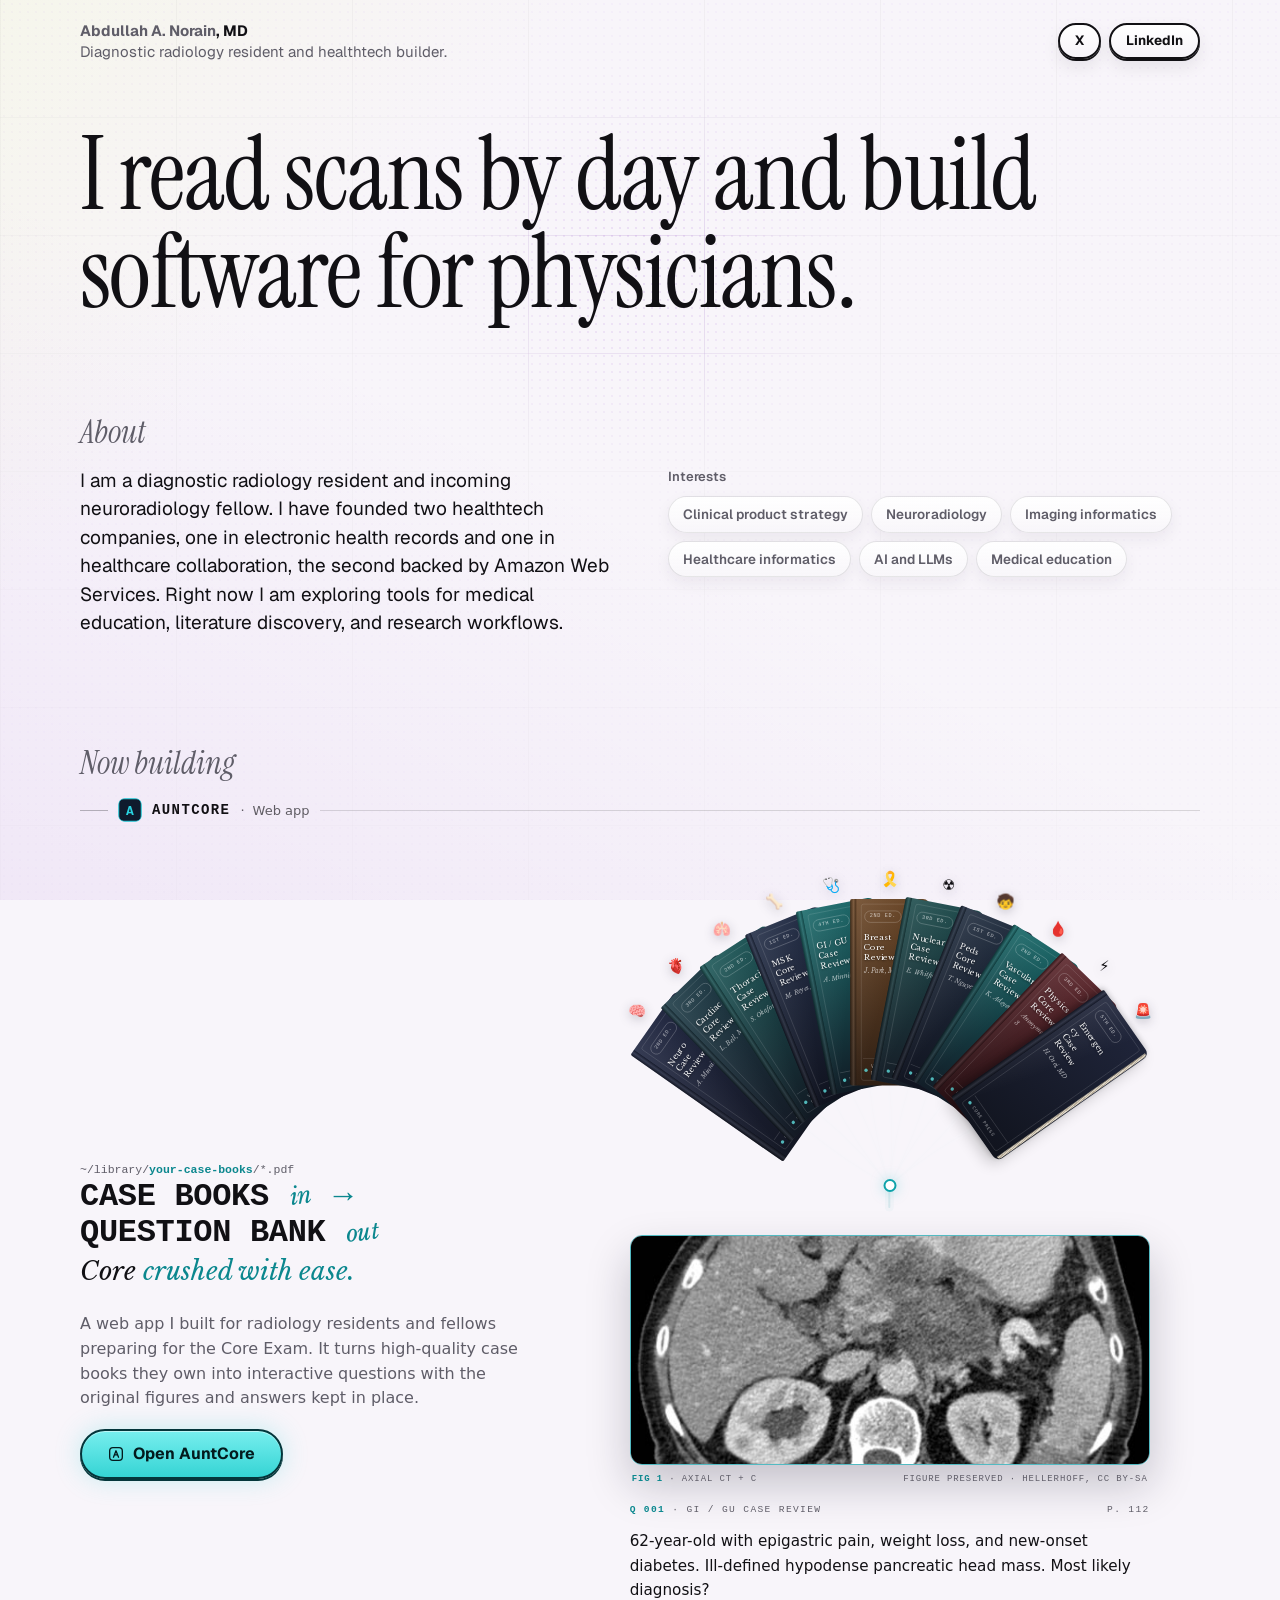
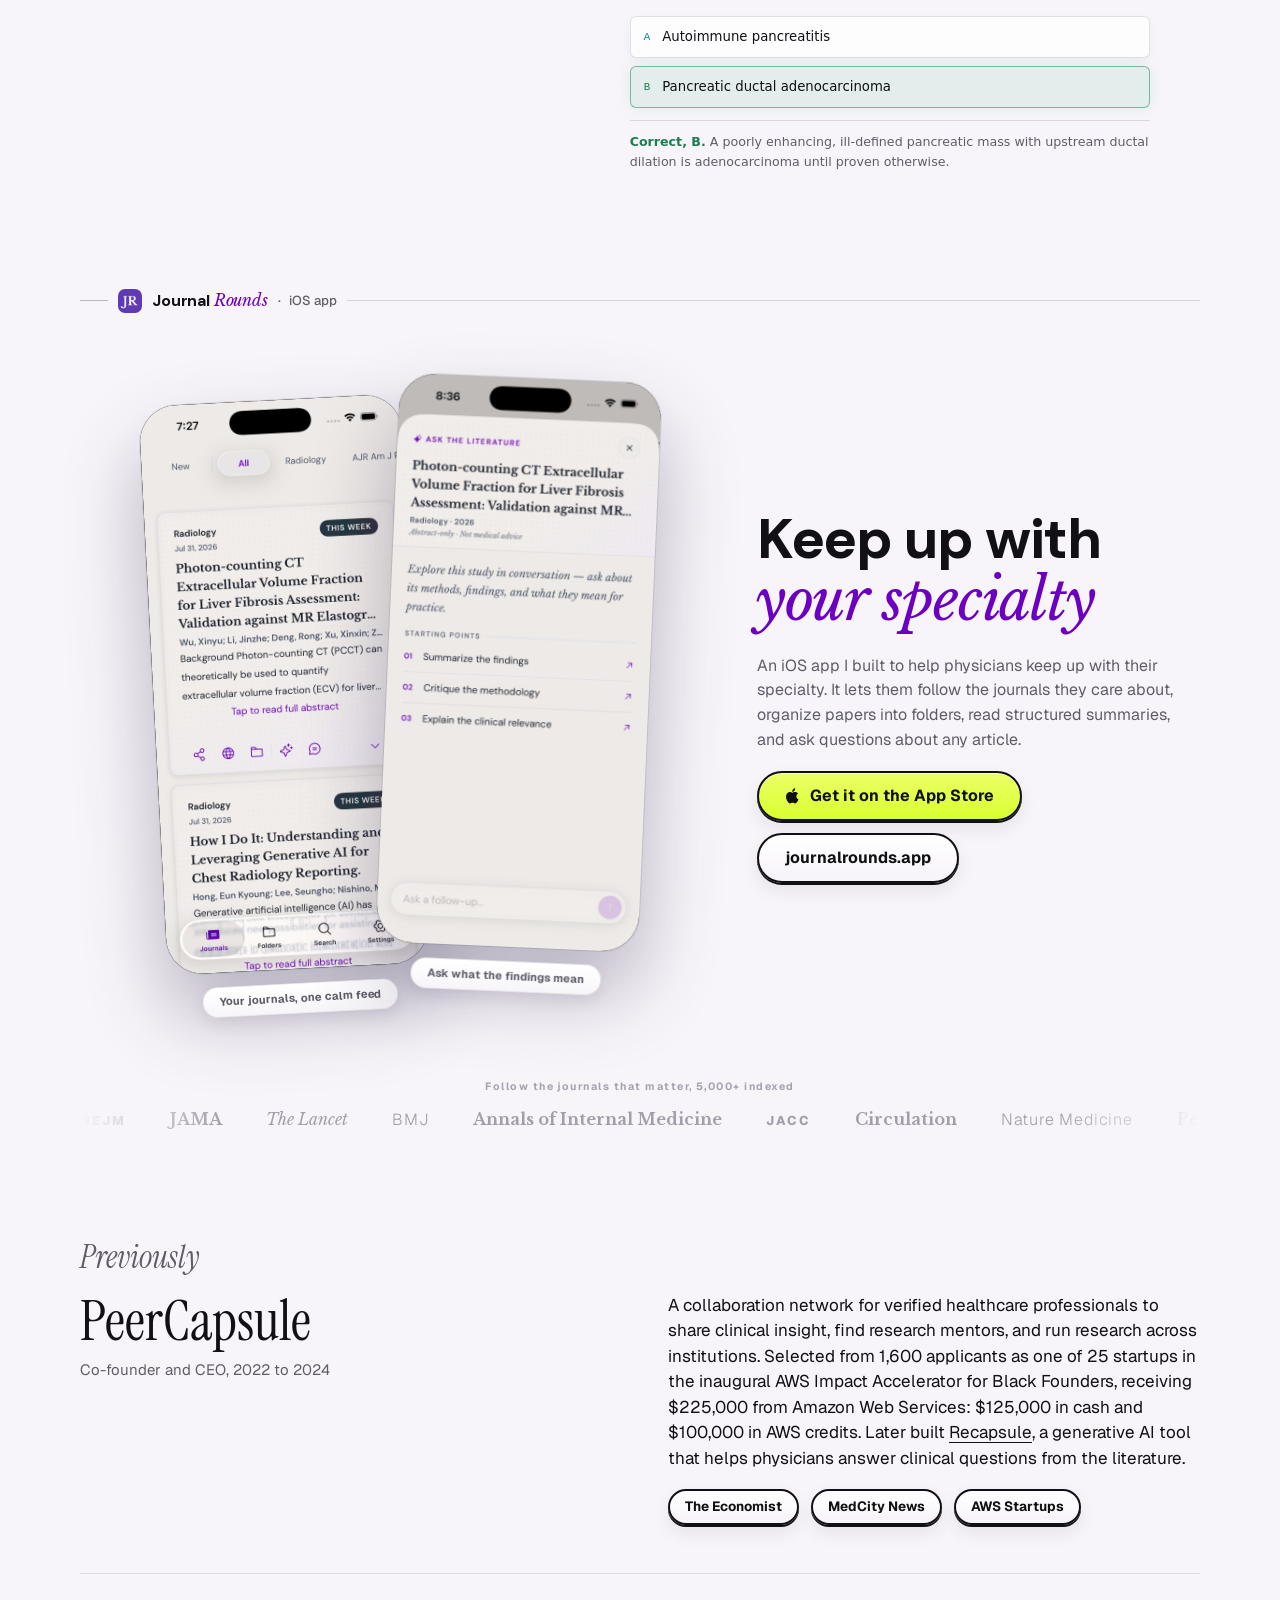
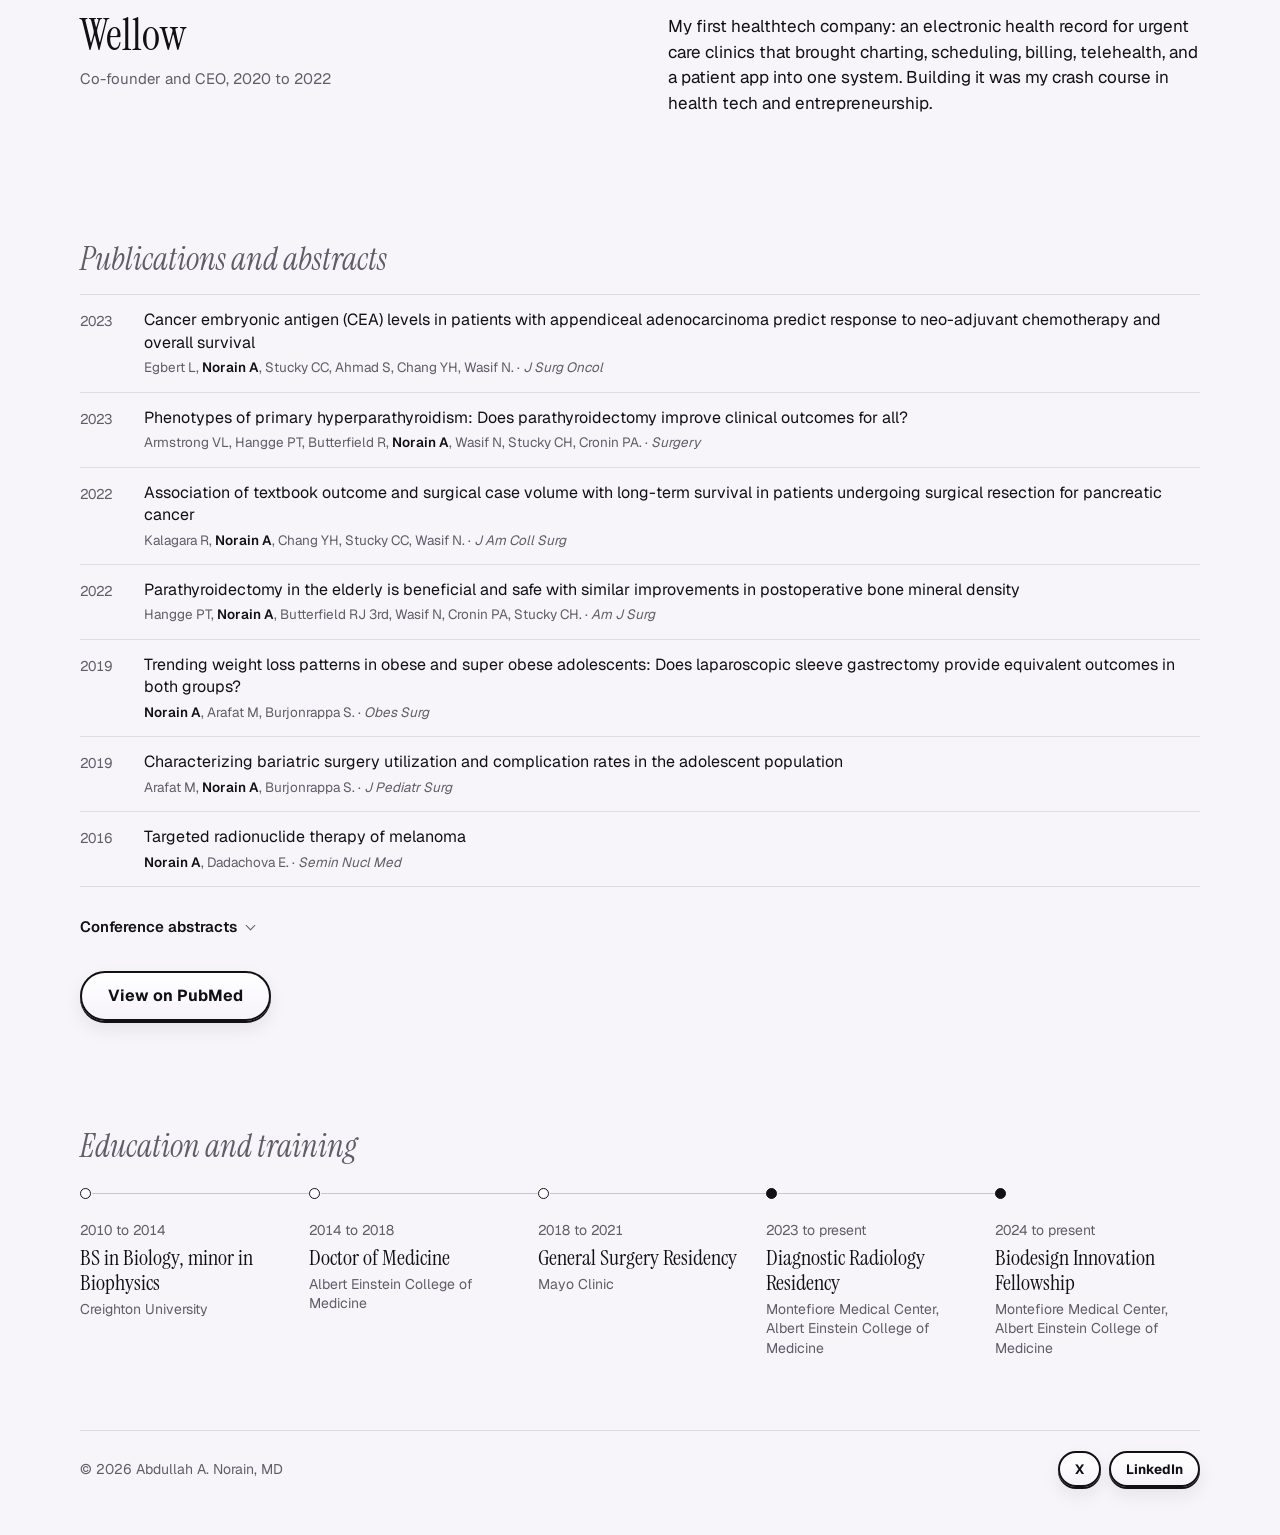
==== index.html @ 216b6185 "Publish personal site One-page site: About, Now building (AuntCore, Journal Rounds), Previously, Pub" ====
<!doctype html>
<html lang="en">
<head>
<meta charset="utf-8">
<meta name="viewport" content="width=device-width, initial-scale=1">
<title>Abdullah A. Norain, MD</title>
<meta name="description" content="Diagnostic radiology resident and healthtech builder. Now building AuntCore and Journal Rounds.">
<meta name="color-scheme" content="light">
<meta name="theme-color" content="#f8f5fa">

<link rel="canonical" href="https://abdullahnorain.github.io/">
<meta property="og:url" content="https://abdullahnorain.github.io/">
<meta property="og:type" content="website">
<meta property="og:site_name" content="Abdullah A. Norain, MD">
<meta property="og:title" content="Abdullah A. Norain, MD">
<meta property="og:description" content="Diagnostic radiology resident and healthtech builder. Now building AuntCore and Journal Rounds.">
<meta property="og:image" content="https://abdullahnorain.github.io/assets/og-image.png">
<meta property="og:image:width" content="1200">
<meta property="og:image:height" content="630">
<meta property="og:image:alt" content="Abdullah A. Norain, MD. Now building AuntCore and Journal Rounds.">
<meta name="twitter:card" content="summary_large_image">
<meta name="twitter:site" content="@AbdullahNorain">
<meta name="twitter:creator" content="@AbdullahNorain">
<meta name="twitter:title" content="Abdullah A. Norain, MD">
<meta name="twitter:description" content="Diagnostic radiology resident and healthtech builder. Now building AuntCore and Journal Rounds.">
<meta name="twitter:image" content="https://abdullahnorain.github.io/assets/og-image.png">

<link rel="icon" href="assets/favicon.svg" type="image/svg+xml">
<link rel="icon" href="assets/favicon-32.png" type="image/png" sizes="32x32">
<link rel="apple-touch-icon" href="assets/apple-touch-icon.png">
<link rel="preconnect" href="https://fonts.googleapis.com">
<link rel="preconnect" href="https://fonts.gstatic.com" crossorigin>
<link href="https://fonts.googleapis.com/css2?family=Instrument+Serif:ital@0;1&family=Geist:wght@400;500;600;700&display=swap" rel="stylesheet">
<link rel="stylesheet" href="style.css">
<link rel="stylesheet" href="assets/products.css">
</head>
<body class="layout-flat">
<div class="page-grid" aria-hidden="true"></div>
<a class="skip" href="#building">Skip to what I am building</a>
<div class="wrap">
  <header class="top">
    <p class="who"><strong><span data-cv="name">Abdullah A. Norain</span>, MD</strong><span data-cv="headline">Diagnostic radiology resident and healthtech builder.</span></p>
    <nav class="links" aria-label="Contact">
      <a class="btn btn--sm" href="https://x.com/AbdullahNorain" data-cv-href="x">X</a>
      <a class="btn btn--sm" href="https://www.linkedin.com/in/abdullahnorain/" data-cv-href="linkedin">LinkedIn</a>
    </nav>
  </header>
<main>
  <div class="hero"><h1>I read scans by day and build software for physicians.</h1></div>
  <section aria-labelledby="about-h">
    <h2 id="about-h" class="label">About</h2>
    <div class="about">
      <p class="bio" data-cv="bio">I am a diagnostic radiology resident and incoming neuroradiology fellow. I have founded two healthtech companies, one in electronic health records and one in healthcare collaboration, the second backed by Amazon Web Services. Right now I am exploring tools for medical education, literature discovery, and research workflows.</p>
      <div><p class="focus-label">Interests</p><ul class="chips" data-cv="interests"><li class="chip">Clinical product strategy</li><li class="chip">Neuroradiology</li><li class="chip">Imaging informatics</li><li class="chip">Healthcare informatics</li><li class="chip">AI and LLMs</li><li class="chip">Medical education</li></ul></div>
    </div>
  </section>
  <section class="work" id="building" aria-labelledby="building-h">
    <h2 id="building-h" class="label">Now building</h2>
    <article aria-labelledby="ac-h">
    <div class="ac-world ac-flat flat-row flat-ac">
      <div class="card-head">
        <svg class="mark" viewBox="0 0 48 48" width="34" height="34" aria-hidden="true"><rect x="1.5" y="1.5" width="45" height="45" rx="10" fill="#0f1b2d" stroke="#29d3e0" stroke-width="2"/><text x="24" y="33" text-anchor="middle" font-family="ui-monospace, SFMono-Regular, Menlo, monospace" font-weight="700" font-size="26" fill="#29d3e0">A</text></svg>
        <h3 class="card-name" id="ac-h">AUNTCORE</h3>
        <p class="card-kind">Web app</p>
      </div>
      <div class="ac-intro">
        <p class="ac-path">~/library/<b>your-case-books</b>/*.pdf</p>
        <p class="ac-headline"><span class="nw">CASE BOOKS <em class="ac-inout">in</em> <span class="ac-arrow" aria-hidden="true">→</span></span> <span class="nw">QUESTION BANK <em class="ac-inout">out</em></span></p>
        <p class="ac-tagline">Core <em>crushed with ease.</em></p>
      </div>
      <div class="ac-stage" data-ac-stage>
        <div class="ac-fan-zone" data-ac-fan data-max-scale="0.72"></div>
        <div class="ac-q ac-q--compact" data-ac-q aria-label="Sample questions generated from the books"></div>
      </div>
      <div class="card-foot">
        <p class="card-desc">A web app I built for radiology residents and fellows preparing for the Core Exam. It turns high-quality case books they own into interactive questions with the original figures and answers kept in place.</p>
        <div class="btns"><a class="btn btn--lg btn--cyan" href="https://auntcore.com"><svg viewBox="0 0 24 24" aria-hidden="true"><rect x="2.5" y="2.5" width="19" height="19" rx="5" fill="none" stroke="currentColor" stroke-width="2"/><path d="M8.2 16.8 12 7.2l3.8 9.6M9.7 13.3h4.6" fill="none" stroke="currentColor" stroke-width="2" stroke-linecap="round" stroke-linejoin="round"/></svg>Open AuntCore</a></div>
      </div>
    </div>
    </article>
    <article aria-labelledby="jr-h">
    <div class="jr-world jr-flat flat-row flat-jr">
      <div class="card-head">
        <img src="assets/jr-logo.png" alt="" width="34" height="34">
        <h3 class="card-name" id="jr-h">Journal <i>Rounds</i></h3>
        <p class="card-kind">iOS app</p>
      </div>
      <div class="jr-intro">
        <p class="jr-headline">Keep up with <span class="jr-sp">your specialty</span></p>
      </div>
      <div class="jr-phones">
        <figure class="jr-cap l"><div class="jr-shot"><img src="assets/jr-native-feed.jpg" width="560" height="1217" alt="The Journal Rounds feed: radiology papers from this week with journal filters" loading="lazy"></div><figcaption class="jr-pill">Your journals, one calm feed</figcaption></figure>
        <figure class="jr-cap r"><div class="jr-shot"><img src="assets/jr-native-chat.jpg" width="560" height="1217" alt="Ask the Literature: a conversation sheet about a paper with suggested questions" loading="lazy"></div><figcaption class="jr-pill">Ask what the findings mean</figcaption></figure>
      </div>
      <div class="jr-strip">
        <p class="jr-strip-cap">Follow the journals that matter, 5,000+ indexed</p>
        <div class="jr-carousel" aria-hidden="true"><div class="jr-track"><span class="wm caps">NEJM</span><span class="wm serif">JAMA</span><span class="wm ital">The Lancet</span><span class="wm lite">BMJ</span><span class="wm serif">Annals of Internal Medicine</span><span class="wm caps">JACC</span><span class="wm serif">Circulation</span><span class="wm lite">Nature Medicine</span><span class="wm serif">Pediatrics</span><span class="wm ital">Obstetrics &amp; Gynecology</span><span class="wm serif">Chest</span><span class="wm lite">Gastroenterology</span><span class="wm serif">Neurology</span><span class="wm caps">Radiology</span><span class="wm caps">NEJM</span><span class="wm serif">JAMA</span><span class="wm ital">The Lancet</span><span class="wm lite">BMJ</span><span class="wm serif">Annals of Internal Medicine</span><span class="wm caps">JACC</span><span class="wm serif">Circulation</span><span class="wm lite">Nature Medicine</span><span class="wm serif">Pediatrics</span><span class="wm ital">Obstetrics &amp; Gynecology</span><span class="wm serif">Chest</span><span class="wm lite">Gastroenterology</span><span class="wm serif">Neurology</span><span class="wm caps">Radiology</span></div></div>
      </div>
      <div class="card-foot">
        <p class="card-desc">An iOS app I built to help physicians keep up with their specialty. It lets them follow the journals they care about, organize papers into folders, read structured summaries, and ask questions about any article.</p>
        <div class="btns"><a class="btn btn--lg btn--acid" href="https://apps.apple.com/us/app/journal-rounds/id6754205135"><svg viewBox="0 0 24 24" aria-hidden="true"><path d="M17.05 12.54c-.03-2.89 2.36-4.28 2.47-4.35-1.35-1.97-3.44-2.24-4.18-2.27-1.78-.18-3.47 1.05-4.37 1.05-.9 0-2.29-1.02-3.77-1-1.94.03-3.72 1.13-4.72 2.86-2.01 3.49-.51 8.66 1.45 11.49.96 1.39 2.1 2.94 3.6 2.88 1.45-.06 1.99-.93 3.74-.93 1.75 0 2.24.93 3.77.9 1.56-.03 2.55-1.41 3.5-2.8 1.1-1.61 1.55-3.17 1.58-3.25-.04-.02-3.03-1.16-3.07-4.58zM14.16 4.1c.8-.97 1.34-2.32 1.19-3.66-1.15.05-2.55.77-3.38 1.74-.74.86-1.39 2.23-1.22 3.55 1.29.1 2.6-.65 3.41-1.63z"/></svg>Get it on the App Store</a><a class="btn btn--lg" href="https://journalrounds.app">journalrounds.app</a></div>
      </div>
    </div>
    </article>
  </section>
  <section aria-labelledby="prev-h">
    <h2 id="prev-h" class="label">Previously</h2>
    <div class="prev-grid">
      <div><h3 class="pc-name">PeerCapsule</h3><p class="pc-role">Co-founder and CEO, 2022 to 2024</p></div>
      <div>
        <p class="pc-body">A collaboration network for verified healthcare professionals to share clinical insight, find research mentors, and run research across institutions. Selected from 1,600 applicants as one of 25 startups in the inaugural AWS Impact Accelerator for Black Founders, receiving $225,000 from Amazon Web Services: $125,000 in cash and $100,000 in AWS credits. Later built <a href="https://recapsule.peercapsule.com/">Recapsule</a>, a generative AI tool that helps physicians answer clinical questions from the literature.</p>
        <div class="btns" role="list" aria-label="Press about PeerCapsule">
          <a role="listitem" class="btn btn--sm" href="https://www.economist.com/business/2022/08/29/the-cloud-computing-giants-are-vying-to-protect-fat-profits">The Economist<span class="vh">: The cloud-computing giants are vying to protect fat profits, August 2022</span></a>
          <a role="listitem" class="btn btn--sm" href="https://medcitynews.com/2022/06/heres-how-peercapsule-is-building-a-collaboration-platform-to-jumpstart-medical-research/">MedCity News<span class="vh">: How PeerCapsule is building a collaboration platform to jumpstart medical research, June 2022</span></a>
          <a role="listitem" class="btn btn--sm" href="https://aws.amazon.com/aws-startups/learn/aws-announces-25-startups-selected-for-inaugural-aws-impact-accelerator-for-black-founders/">AWS Startups<span class="vh">: 25 startups selected for the inaugural AWS Impact Accelerator for Black Founders</span></a>
        </div>
      </div>
    </div>
    <div class="prev-grid prev-grid--next">
      <div><h3 class="pc-name">Wellow</h3><p class="pc-role">Co-founder and CEO, 2020 to 2022</p></div>
      <div><p class="pc-body">My first healthtech company: an electronic health record for urgent care clinics that brought charting, scheduling, billing, telehealth, and a patient app into one system. Building it was my crash course in health tech and entrepreneurship.</p></div>
    </div>
  </section>
  <section class="pubs" aria-labelledby="pubs-h">
    <h2 id="pubs-h" class="label">Publications and abstracts</h2>
    <div class="pubs-grid">
      <div class="pubs-lists">
        <ol class="pub-list"><li class="pub"><span class="pub-y">2023</span><div><a class="pub-t" href="https://pubmed.ncbi.nlm.nih.gov/36519637/">Cancer embryonic antigen (CEA) levels in patients with appendiceal adenocarcinoma predict response to neo-adjuvant chemotherapy and overall survival</a><p class="pub-m">Egbert L, <b>Norain A</b>, Stucky CC, Ahmad S, Chang YH, Wasif N. &middot; <i>J Surg Oncol</i></p></div></li><li class="pub"><span class="pub-y">2023</span><div><a class="pub-t" href="https://pubmed.ncbi.nlm.nih.gov/36244815/">Phenotypes of primary hyperparathyroidism: Does parathyroidectomy improve clinical outcomes for all?</a><p class="pub-m">Armstrong VL, Hangge PT, Butterfield R, <b>Norain A</b>, Wasif N, Stucky CH, Cronin PA. &middot; <i>Surgery</i></p></div></li><li class="pub"><span class="pub-y">2022</span><div><a class="pub-t" href="https://pubmed.ncbi.nlm.nih.gov/36102533/">Association of textbook outcome and surgical case volume with long-term survival in patients undergoing surgical resection for pancreatic cancer</a><p class="pub-m">Kalagara R, <b>Norain A</b>, Chang YH, Stucky CC, Wasif N. &middot; <i>J Am Coll Surg</i></p></div></li><li class="pub"><span class="pub-y">2022</span><div><a class="pub-t" href="https://pubmed.ncbi.nlm.nih.gov/35534296/">Parathyroidectomy in the elderly is beneficial and safe with similar improvements in postoperative bone mineral density</a><p class="pub-m">Hangge PT, <b>Norain A</b>, Butterfield RJ 3rd, Wasif N, Cronin PA, Stucky CH. &middot; <i>Am J Surg</i></p></div></li><li class="pub"><span class="pub-y">2019</span><div><a class="pub-t" href="https://pubmed.ncbi.nlm.nih.gov/31044352/">Trending weight loss patterns in obese and super obese adolescents: Does laparoscopic sleeve gastrectomy provide equivalent outcomes in both groups?</a><p class="pub-m"><b>Norain A</b>, Arafat M, Burjonrappa S. &middot; <i>Obes Surg</i></p></div></li><li class="pub"><span class="pub-y">2019</span><div><a class="pub-t" href="https://pubmed.ncbi.nlm.nih.gov/30522799/">Characterizing bariatric surgery utilization and complication rates in the adolescent population</a><p class="pub-m">Arafat M, <b>Norain A</b>, Burjonrappa S. &middot; <i>J Pediatr Surg</i></p></div></li><li class="pub"><span class="pub-y">2016</span><div><a class="pub-t" href="https://pubmed.ncbi.nlm.nih.gov/27067506/">Targeted radionuclide therapy of melanoma</a><p class="pub-m"><b>Norain A</b>, Dadachova E. &middot; <i>Semin Nucl Med</i></p></div></li></ol>
        <details class="abstracts"><summary>Conference abstracts</summary><ol class="pub-list"><li class="pub"><span class="pub-y">2021</span><div><p class="pub-t">The association between surgical case volume and a textbook outcome with survival following pancreatic cancer surgery</p><p class="pub-m"><b>Norain A</b>, Egbert L, Chang Y, Stucky C, Cronin P, Ahmad S, Wasif N. &middot; <i>Society of Surgical Oncology Annual Meeting</i></p></div></li><li class="pub"><span class="pub-y">2021</span><div><p class="pub-t">Do phenotypes of primary hyperparathyroidism present differently?</p><p class="pub-m"><b>Norain A</b>, Hangge P, Butterfield R, Wasif N, Stucky C, Cronin P. &middot; <i>American Association of Endocrine Surgeons Annual Meeting</i></p></div></li><li class="pub"><span class="pub-y">2021</span><div><p class="pub-t">The effect of phenotype on the accuracy of preoperative imaging in primary hyperparathyroidism</p><p class="pub-m"><b>Norain A</b>, Hangge P, Butterfield R, Wasif N, Stucky C, Cronin P. &middot; <i>American Association of Endocrine Surgeons Annual Meeting</i></p></div></li><li class="pub"><span class="pub-y">2021</span><div><p class="pub-t">Brittle bones but tough as nails: Parathyroidectomy in the elderly population is beneficial and safe</p><p class="pub-m">Hangge P, <b>Norain A</b>, Butterfield R, Wasif N, Stucky C, Cronin P. &middot; <i>Southwestern Surgical Congress</i></p></div></li><li class="pub"><span class="pub-y">2021</span><div><p class="pub-t">Preoperative elevation of CEA is associated with worse overall survival in patients with appendiceal adenocarcinoma</p><p class="pub-m"><b>Norain A</b>, Egbert L, Kalagara S, Chang Y, Stucky C, Cronin P, Ahmad S, Wasif N. &middot; <i>Southwestern Surgical Congress</i></p></div></li><li class="pub"><span class="pub-y">2018</span><div><p class="pub-t">30-day outcomes after bariatric surgery in 2,862 adolescents: An 11-year NSQIP database analysis</p><p class="pub-m">Arafat M, <b>Norain A</b>, Burjonrappa S. &middot; <i>British Association of Paediatric Surgeons Congress</i></p></div></li><li class="pub"><span class="pub-y">2018</span><div><p class="pub-t">Weight-loss patterns in obese and super-obese adolescents after bariatric surgery</p><p class="pub-m"><b>Norain A</b>, Arafat M, Burjonrappa S. &middot; <i>British Association of Paediatric Surgeons Congress</i></p></div></li></ol></details>
        <div class="btns pubs-btns"><a class="btn btn--lg" href="https://pubmed.ncbi.nlm.nih.gov/?term=Abdullah+Norain&sort=date">View on PubMed</a></div>
      </div>
    </div>
  </section>
  <section class="education" aria-labelledby="edu-h">
    <h2 id="edu-h" class="label">Education and training</h2>
    <ol class="path"><li class="step"><span class="step-dot" aria-hidden="true"></span><span class="edu-y">2010 to 2014</span><p class="edu-t">BS in Biology, minor in Biophysics</p><p class="edu-m">Creighton University</p></li><li class="step"><span class="step-dot" aria-hidden="true"></span><span class="edu-y">2014 to 2018</span><p class="edu-t">Doctor of Medicine</p><p class="edu-m">Albert Einstein College of Medicine</p></li><li class="step"><span class="step-dot" aria-hidden="true"></span><span class="edu-y">2018 to 2021</span><p class="edu-t">General Surgery Residency</p><p class="edu-m">Mayo Clinic</p></li><li class="step step--now"><span class="step-dot" aria-hidden="true"></span><span class="edu-y">2023 to present</span><p class="edu-t">Diagnostic Radiology Residency</p><p class="edu-m">Montefiore Medical Center, Albert Einstein College of Medicine</p></li><li class="step step--now"><span class="step-dot" aria-hidden="true"></span><span class="edu-y">2024 to present</span><p class="edu-t">Biodesign Innovation Fellowship</p><p class="edu-m">Montefiore Medical Center, Albert Einstein College of Medicine</p></li></ol>
  </section>
</main>
  <footer class="foot">
    <p>© <span data-year>2026</span> <span data-cv="name">Abdullah A. Norain</span>, MD</p>
    <nav class="links" aria-label="Contact, repeated">
      <a class="btn btn--sm" href="https://x.com/AbdullahNorain" data-cv-href="x">X</a>
      <a class="btn btn--sm" href="https://www.linkedin.com/in/abdullahnorain/" data-cv-href="linkedin">LinkedIn</a>
    </nav>
  </footer>
</div>
<script src="assets/cv-data.js"></script>
<script src="assets/products.js"></script>
<script>
(function () {
  var CV = window.CV;
  function each(sel, fn) { Array.prototype.forEach.call(document.querySelectorAll(sel), fn); }
  if (CV) {
    each('[data-cv="name"]', function (el) { el.textContent = CV.name; });
    each('[data-cv="headline"]', function (el) { el.textContent = CV.headline; });
    each('[data-cv="bio"]', function (el) { el.textContent = CV.bio || CV.impression; });
    each('[data-cv-href="x"]', function (a) { if (CV.x) a.href = CV.x; });
    each('[data-cv-href="linkedin"]', function (a) { a.href = CV.linkedin; });
    if (CV.interests) each('[data-cv="interests"]', function (ul) {
      ul.textContent = '';
      CV.interests.forEach(function (t) { var li = document.createElement('li'); li.className = 'chip'; li.textContent = t; ul.appendChild(li); });
    });
  }
  each('[data-year]', function (el) { el.textContent = new Date().getFullYear(); });
  /* Smooth open and close for the conference abstracts */
  var calm = window.matchMedia && window.matchMedia('(prefers-reduced-motion: reduce)').matches;
  each('details.abstracts', function (d) {
    var sum = d.querySelector('summary'), anim = null;
    sum.addEventListener('click', function (e) {
      if (calm || !d.animate) return;
      e.preventDefault();
      if (anim) anim.cancel();
      var start = d.offsetHeight, closing = d.open;
      if (!closing) d.open = true;
      var end = closing ? sum.offsetHeight : d.scrollHeight;
      d.classList.toggle('is-closing', closing);
      d.style.overflow = 'hidden';
      anim = d.animate([{ height: start + 'px' }, { height: end + 'px' }], { duration: closing ? 320 : 460, easing: 'cubic-bezier(.16, 1, .3, 1)' });
      var list = d.querySelector('.pub-list');
      if (!closing) list.animate([{ opacity: 0, transform: 'translateY(-6px)' }, { opacity: 1, transform: 'none' }], { duration: 420, easing: 'ease-out' });
      anim.onfinish = function () { if (closing) d.open = false; d.classList.remove('is-closing'); d.style.overflow = ''; anim = null; };
    });
  });
  var root = document.documentElement;
  window.addEventListener('pointermove', function (e) { root.style.setProperty('--mx', e.clientX + 'px'); root.style.setProperty('--my', e.clientY + 'px'); }, { passive: true });
})();
</script>
</body>
</html>
---- style.css ----
/* Abdullah A. Norain, MD
   One paper surface, the Journal Rounds grid behind everything, one tactile button system.
   Product demos (AuntCore fan, Journal Rounds phones) are styled in assets/products.css. */

:root {
  color-scheme: light;
  --bg: #f8f5fa;
  --ink: #111014;
  --mute: #5f5d68;
  --hair: rgba(17, 16, 20, .1);
  --purple: #6c00c1;
  --acid: #d9ff2f;
  --edge: #111014;
  --serif: "Instrument Serif", Georgia, "Times New Roman", serif;
  --sans: "Geist", system-ui, -apple-system, "Segoe UI", Roboto, sans-serif;
  --ease-soft: cubic-bezier(.16, 1, .3, 1);
  --ease-spring: cubic-bezier(.18, 1.18, .32, 1);
  --gutter: 16px;
  --max: 1200px;
  --mx: 50vw; --my: 30vh;
}
@media (min-width: 900px) { :root { --gutter: 40px; } }

*, *::before, *::after { box-sizing: border-box; }
html { -webkit-text-size-adjust: 100%; }
body { margin: 0; min-height: 100vh; background: var(--bg); color: var(--ink); font: 17px/1.5 var(--sans); overflow-x: clip; overflow-wrap: anywhere; }
img, svg { display: block; max-width: 100%; }
a { color: inherit; }
:focus-visible { outline: 3px solid var(--purple); outline-offset: 3px; border-radius: 4px; }
.vh { position: absolute; width: 1px; height: 1px; overflow: hidden; clip: rect(0 0 0 0); clip-path: inset(50%); white-space: nowrap; }
.skip { position: absolute; left: var(--gutter); top: -100px; z-index: 50; padding: 10px 14px; background: var(--ink); color: #fff; border-radius: 999px; text-decoration: none; font-weight: 700; }
.skip:focus { top: 12px; }
.wrap { max-width: var(--max); margin-inline: auto; padding-inline: var(--gutter); }

/* ---------- One seamless page surface: the Journal Rounds grid, fixed behind everything ---------- */
.page-grid { position: fixed; inset: 0; z-index: -1; pointer-events: none;
  background: linear-gradient(135deg, rgba(217,255,47,.07), transparent 28%), linear-gradient(28deg, rgba(108,0,193,.055), transparent 46%), var(--bg); }
.page-grid::before, .page-grid::after { content: ""; position: absolute; inset: 0; }
.page-grid::before {
  background: radial-gradient(circle at 4px 4px, rgba(108,0,193,.045) 1px, transparent 1.35px), linear-gradient(90deg, rgba(17,16,20,.05) 1px, transparent 1px), linear-gradient(0deg, rgba(17,16,20,.04) 1px, transparent 1px);
  background-size: 8px 8px, 176px 118px, 176px 118px; opacity: .75;
  -webkit-mask-image: linear-gradient(180deg, rgba(0,0,0,.85), rgba(0,0,0,.35)); mask-image: linear-gradient(180deg, rgba(0,0,0,.85), rgba(0,0,0,.35)); }
.page-grid::after {
  background: radial-gradient(circle at 4px 4px, rgba(108,0,193,.09) 1px, transparent 1.35px), linear-gradient(90deg, rgba(108,0,193,.16) 1px, transparent 1px), linear-gradient(0deg, rgba(108,0,193,.12) 1px, transparent 1px);
  background-size: 8px 8px, 176px 118px, 176px 118px;
  -webkit-mask-image: radial-gradient(300px circle at var(--mx) var(--my), rgba(0,0,0,.9), rgba(0,0,0,.3) 44%, transparent 72%); mask-image: radial-gradient(300px circle at var(--mx) var(--my), rgba(0,0,0,.9), rgba(0,0,0,.3) 44%, transparent 72%); }

/* ---------- Buttons: the Journal Rounds tactile key, everywhere ---------- */
.btn { position: relative; isolation: isolate; overflow: hidden; display: inline-flex; align-items: center; justify-content: center; gap: 9px; white-space: nowrap;
  min-height: 46px; padding: 0 22px; border: 2px solid var(--edge); border-radius: 999px; color: var(--ink); font: 700 15px/1 var(--sans); text-decoration: none; cursor: pointer;
  background: linear-gradient(180deg, rgba(255,255,255,.96), rgba(246,243,249,.96));
  box-shadow: 0 2px 0 var(--edge), 0 8px 18px rgba(17,16,20,.08), inset 0 1px 0 rgba(255,255,255,.66);
  transition: background .26s var(--ease-soft), box-shadow .32s var(--ease-spring), transform .32s var(--ease-spring); }
.btn::before { content: ""; position: absolute; inset: 2px; z-index: -1; border-radius: inherit; opacity: 0; pointer-events: none;
  background: linear-gradient(110deg, transparent 0 28%, rgba(255,255,255,.6) 42%, transparent 56%); transform: translateX(-92%);
  transition: transform .48s var(--ease-spring), opacity .28s var(--ease-soft); }
.btn:hover { transform: translateY(-1px); box-shadow: 0 3px 0 var(--edge), 0 12px 24px rgba(17,16,20,.11), inset 0 1px 0 rgba(255,255,255,.72); }
.btn:hover::before { transform: translateX(46%); opacity: .6; }
.btn:active { transform: translateY(1px); box-shadow: 0 1px 0 var(--edge), 0 4px 12px rgba(17,16,20,.08), inset 0 1px 8px rgba(17,16,20,.1); }
.btn.btn:focus-visible { outline: none; box-shadow: 0 2px 0 var(--edge), 0 0 0 4px var(--ring, rgba(108,0,193,.35)); }
.btn svg { width: 16px; height: 16px; fill: currentColor; flex: none; }
.btn--sm { min-height: 36px; padding: 0 15px; font-size: 13.5px; }
.btn--lg { min-height: 50px; padding: 0 26px; font-size: 16px; }
.btn--acid { --ring: rgba(217,255,47,.55); background: linear-gradient(180deg, #ecff67, var(--acid)); }
.btn--acid:hover { background: linear-gradient(180deg, #f3ff8a, #dfff38); }
.btn--cyan { --edge: #04363b; --ring: hsl(180 65% 54% / .45); color: #031a1d;
  background: linear-gradient(180deg, hsl(180 78% 70%), hsl(180 65% 52%));
  box-shadow: 0 2px 0 var(--edge), 0 0 26px hsl(180 65% 54% / .28), inset 0 1px 0 rgba(255,255,255,.5); }
.btn--cyan:hover { background: linear-gradient(180deg, hsl(180 85% 78%), hsl(180 70% 58%)); box-shadow: 0 3px 0 var(--edge), 0 0 34px hsl(180 65% 54% / .4), inset 0 1px 0 rgba(255,255,255,.6); }
.btn--cyan:active { box-shadow: 0 1px 0 var(--edge), 0 0 18px hsl(180 65% 54% / .25), inset 0 1px 8px rgba(0,0,0,.18); }
.btns { display: flex; flex-wrap: wrap; align-items: center; gap: 12px; }

/* Static labels are soft pills, never keys */
.chips { display: flex; flex-wrap: wrap; gap: 8px; margin: 0; padding: 0; list-style: none; }
.chip { padding: 7px 14px; border: 1px solid var(--hair); border-radius: 999px; background: linear-gradient(180deg, #fff, rgba(248,246,250,.96)); color: var(--mute); font-size: 13.5px; font-weight: 600; box-shadow: 0 6px 16px rgba(28,16,52,.06); }

/* ---------- Top of page ---------- */
.top { display: flex; flex-wrap: wrap; justify-content: space-between; align-items: center; gap: 12px 32px; padding-top: 20px; }
.who { margin: 0; font-size: 15px; line-height: 1.4; }
.who strong { display: block; font-weight: 700; }
.who span { color: var(--mute); }
.links { display: flex; flex-wrap: wrap; gap: 8px; }
.hero { padding: 40px 0 36px; }
.hero h1 { margin: 0; font-family: var(--serif); font-weight: 400; font-size: clamp(44px, 8vw, 108px); line-height: .96; letter-spacing: -0.015em; max-width: 21ch; }
@media (min-width: 900px) { .hero { padding: 64px 0 56px; } }

/* ---------- Sections ---------- */
section { padding: 26px 0 44px; }
.label { margin: 0 0 16px; font-family: var(--serif); font-style: italic; font-weight: 400; font-size: 28px; line-height: 1.2; color: var(--mute); }
@media (min-width: 900px) { section { padding: 34px 0 72px; } .label { font-size: 32px; } }

/* ---------- Product rows: shared parts ---------- */
.jr-world { container-type: inline-size; }
.card-head { position: relative; z-index: 6; display: flex; align-items: center; gap: 10px; }
.card-head .mark, .card-head img { width: 34px; height: 34px; border-radius: 9px; flex: none; }
.card-name { margin: 0; font-weight: 700; }
.ac-world .card-name { font-family: var(--ac-mono); font-size: 15px; letter-spacing: .1em; }
.jr-world .card-name { font-family: "DM Sans", var(--sans); font-size: 18px; letter-spacing: -0.01em; }
.jr-world .card-name i { font-family: var(--jr-serif); font-weight: 400; color: var(--jr-purple); }
.card-kind { margin: 0 0 0 auto; font-size: 13px; font-weight: 500; opacity: .7; }
.jr-headline { margin: 0; font-family: "DM Sans", var(--sans); font-weight: 700; font-size: clamp(28px, 3vw, 40px); line-height: 1.08; letter-spacing: -0.02em; }
.card-foot { position: relative; z-index: 6; margin-top: auto; padding-top: 26px; }
.card-desc { margin: 0 0 18px; font-size: 15px; line-height: 1.55; max-width: 46ch; }
.ac-world .card-desc { color: var(--ac-muted-foreground); }
.jr-world .card-desc { color: var(--jr-muted); }
.about .focus-label { margin: 0 0 10px; font-size: 13px; font-weight: 600; color: var(--mute); }

/* ---------- Previously ---------- */
.prev-grid { display: grid; gap: 14px; }
.pc-name { margin: 0; font-family: var(--serif); font-weight: 400; font-size: clamp(38px, 4.4vw, 60px); line-height: 1; }
.pc-role { margin: 10px 0 0; font-size: 15px; color: var(--mute); }
.pc-body { margin: 0 0 18px; max-width: 58ch; }
.pc-body a { text-underline-offset: 4px; text-decoration-thickness: 1px; }
@media (min-width: 900px) { .prev-grid { grid-template-columns: 1fr 1fr; gap: 56px; } }

/* ---------- About ---------- */
.about { display: grid; gap: 24px; }
.about .bio { margin: 0; font-size: 19px; line-height: 1.5; max-width: 52ch; }
@media (min-width: 900px) { .about { grid-template-columns: 1fr 1fr; gap: 56px; } }

/* ---------- Footer ---------- */
.foot { display: flex; flex-wrap: wrap; justify-content: space-between; align-items: center; gap: 12px 24px; border-top: 1px solid var(--hair); padding: 20px 0 48px; font-size: 14px; color: var(--mute); }
.foot p { margin: 0; }

@media (prefers-reduced-motion: no-preference) {
  .page-grid::before { animation: gridDriftBase 32s linear infinite; }
  .page-grid::after { animation: gridDriftReveal 22s linear infinite reverse; }
}
@media (prefers-reduced-motion: reduce) {
  .btn, .btn::before { transition: none !important; }
}

/* ---------- Now building: products sit directly on the page; a hairline rule with the product name opens each one ---------- */
.flat-row { display: grid; grid-template-columns: minmax(0, 1fr); gap: 18px; }
.flat-row > * { min-width: 0; }
.flat-row .card-head { order: 0; display: flex; align-items: center; gap: 10px; margin-bottom: 10px; }
.flat-row .card-head::before { content: ""; flex: none; width: 28px; height: 1px; background: rgba(17,16,20,.28); }
.flat-row .card-head::after { content: ""; flex: 1; height: 1px; background: rgba(17,16,20,.14); }
.flat-row .card-head .mark, .flat-row .card-head img { width: 24px; height: 24px; border-radius: 7px; }
.flat-row .card-name { font-size: 14px; }
.flat-jr .card-name { font-size: 16px; }
.flat-row .card-kind { margin: 0; font-size: 13px; opacity: .65; }
.flat-row .card-head .card-kind::before { content: "·"; margin-right: 8px; }
.flat-row .ac-intro, .flat-row .jr-intro { order: 1; align-items: flex-start; margin: 0; text-align: left; }
.flat-row .card-foot { order: 2; margin: 0; padding: 0; }
.flat-row .ac-stage, .flat-row .jr-phones, .flat-row .jr-strip { order: 3; }
.flat-ac .ac-headline { font-size: clamp(22px, 2.5vw, 36px); }
.nw { white-space: nowrap; }
.flat-ac .ac-tagline { font-size: clamp(19px, 2vw, 26px); }
.flat-row .card-desc { font-size: 16px; }
.flat-ac .ac-q { width: min(520px, 100%); }
.flat-jr .jr-headline { font-size: clamp(34px, 4.4vw, 60px); }
.flat-jr { --phone-w: clamp(126px, 40cqi, 262px); }
/* The two phones overlap, the chat sheet in front, like a hand of cards */
.flat-jr .jr-phones { gap: 0; padding: 24px 0 36px; }
.flat-jr .jr-cap.l { z-index: 1; }
.flat-jr .jr-cap.r { z-index: 2; margin-left: calc(var(--phone-w) * -0.26); }
.flat-jr .jr-strip { padding-top: 18px; }
.layout-flat article + article { margin-top: 56px; }
@media (min-width: 900px) {
  .flat-row { column-gap: 56px; row-gap: 22px; align-items: start; }
  .flat-row .card-head { grid-column: 1 / -1; grid-row: 1; margin-bottom: 18px; }
  .flat-ac { grid-template-columns: minmax(0, 5fr) minmax(0, 7fr); grid-template-rows: auto 1fr auto auto 1fr; }
  .flat-ac .ac-intro { grid-column: 1; grid-row: 3; }
  .flat-ac .card-foot { grid-column: 1; grid-row: 4; }
  .flat-ac .ac-stage { grid-column: 2; grid-row: 2 / 6; }
  .flat-jr { grid-template-columns: minmax(0, 7fr) minmax(0, 5fr); grid-template-rows: auto 1fr auto auto 1fr auto; }
  .flat-jr .jr-intro { grid-column: 2; grid-row: 3; }
  .flat-jr .card-foot { grid-column: 2; grid-row: 4; }
  .flat-jr .jr-phones { grid-column: 1; grid-row: 2 / 6; justify-content: flex-end; padding: 8px 12px 30px 0; }
  .flat-jr .jr-strip { grid-column: 1 / -1; grid-row: 6; }
  .layout-flat article + article { margin-top: 110px; }
}

/* Second "Previously" entry */
.prev-grid--next { margin-top: 36px; padding-top: 32px; border-top: 1px solid var(--hair); }
.prev-grid--next .pc-name { font-size: clamp(32px, 3.4vw, 46px); }
@media (min-width: 900px) { .prev-grid--next { margin-top: 48px; padding-top: 40px; } }

/* Publications and abstracts */
.pubs-grid { display: grid; gap: 26px; }
.pub-list { margin: 0; padding: 0; list-style: none; border-top: 1px solid var(--hair); }
.pub { display: grid; grid-template-columns: 52px 1fr; gap: 12px; padding: 14px 0; border-bottom: 1px solid var(--hair); }
.pub-y { font-size: 14px; color: var(--mute); font-variant-numeric: tabular-nums; padding-top: 2px; }
.pub-t { display: block; margin: 0; font-size: 16px; line-height: 1.4; color: var(--ink); text-decoration: none; }
a.pub-t:hover { text-decoration: underline; text-underline-offset: 3px; }
.pub-m { margin: 4px 0 0; font-size: 13.5px; line-height: 1.45; color: var(--mute); }
.pub-m b { color: var(--ink); font-weight: 600; }
@media (min-width: 900px) {
}
.pubs-btns { margin-top: 22px; }

/* Education and training: a path from oldest to newest */
.path { margin: 0; padding: 0; list-style: none; display: grid; }
.step { position: relative; padding: 0 0 24px 30px; }
.step::before { content: ""; position: absolute; left: 5px; top: 10px; bottom: -6px; width: 1px; background: rgba(17,16,20,.2); }
.step:last-child::before { display: none; }
.step-dot { position: absolute; left: 0; top: 4px; width: 11px; height: 11px; border-radius: 50%; background: #fff; border: 1.5px solid var(--ink); }
.step--now .step-dot { background: var(--ink); }
.edu-y { display: block; margin-bottom: 4px; font-size: 14px; color: var(--mute); font-variant-numeric: tabular-nums; }
.edu-t { margin: 0; font-family: var(--serif); font-size: clamp(20px, 1.7vw, 24px); line-height: 1.15; }
.edu-m { margin: 5px 0 0; font-size: 14px; line-height: 1.4; color: var(--mute); }
@media (min-width: 900px) {
  .path { grid-template-columns: repeat(5, minmax(0, 1fr)); column-gap: 24px; padding-top: 6px; }
  .step { padding: 32px 0 0; }
  .step::before { left: 12px; right: -24px; top: 5px; bottom: auto; width: auto; height: 1px; }
  .step-dot { top: 0; }
}
.abstracts { margin-top: 18px; }
.abstracts summary { display: inline-flex; align-items: center; gap: 8px; min-height: 44px; cursor: pointer; font-weight: 600; font-size: 15px; list-style: none; }
.abstracts summary::-webkit-details-marker { display: none; }
.abstracts summary::after { content: ""; width: 7px; height: 7px; margin: -4px 0 0 2px; border-right: 1.5px solid var(--mute); border-bottom: 1.5px solid var(--mute); transform: rotate(45deg); transition: transform .35s cubic-bezier(.16, 1, .3, 1), margin .35s; }
.abstracts[open]:not(.is-closing) summary::after { transform: rotate(-135deg); margin-top: 4px; }
@media (prefers-reduced-motion: reduce) { .abstracts summary::after { transition: none; } }
.abstracts .pub-list { margin-top: 6px; }
---- assets/products.css ----
/* Product worlds, ported from the real product sites.
   AuntCore: /Users/Abdullah/Projects/auntcore/frontend/src/features/auth/landingFan.css (fan, stream, question card).
   Journal Rounds: /Users/Abdullah/Projects/Nebula/apps/landing-page/index.html (paper field, floating native screenshots). */

@font-face { font-family: "DM Sans"; font-style: normal; font-weight: 400 700; font-display: swap; src: url("fonts/dm-sans.woff2") format("woff2"); }
@font-face { font-family: "Libre Baskerville"; font-style: normal; font-weight: 400 700; font-display: swap; src: url("fonts/libre-baskerville.woff2") format("woff2"); }
@font-face { font-family: "Libre Baskerville"; font-style: italic; font-weight: 400; font-display: swap; src: url("fonts/libre-baskerville-italic.woff2") format("woff2"); }

/* ---------- AuntCore world ---------- */
.ac-world {
  --ac-background: hsl(228 24% 6%);
  --ac-foreground: hsl(220 22% 92%);
  --ac-card: hsl(228 21% 11%);
  --ac-muted-foreground: hsl(221 14% 65%);
  --ac-border: hsl(226 18% 18%);
  --ac-primary: hsl(180 65% 54%);
  --ac-success: hsl(150 55% 52%);
  --ac-serif: "Libre Baskerville", Georgia, serif;
  --ac-mono: ui-monospace, "SF Mono", SFMono-Regular, Menlo, Monaco, Consolas, monospace;
  --ac-sans: -apple-system, BlinkMacSystemFont, "Helvetica Neue", system-ui, sans-serif;
  --fan-scale: 1;
  position: relative; isolation: isolate; overflow: hidden;
  background: radial-gradient(90% 60% at 50% 0%, hsl(180 65% 54% / .08), transparent 70%), var(--ac-background);
  color: var(--ac-foreground); font-family: var(--ac-sans);
  -webkit-font-smoothing: antialiased;
}
.ac-world ::selection { background: hsl(180 65% 54% / .35); }
.ac-world :focus-visible { outline: 2px solid var(--ac-primary); outline-offset: 3px; }

.ac-path { margin: 0; color: var(--ac-muted-foreground); font-family: var(--ac-mono); font-size: .72rem; }
.ac-path b { color: var(--ac-primary); font-weight: 600; }
.ac-headline { margin: 0; font-family: var(--ac-mono); font-weight: 700; letter-spacing: -0.01em; line-height: 1.14; text-wrap: balance; color: var(--ac-foreground); }
.ac-arrow { display: inline-block; padding: 0 .06em; color: var(--ac-primary); }
.ac-inout { display: inline-block; padding: 0 .08em; color: var(--ac-primary); font-family: var(--ac-serif); font-size: .72em; font-style: italic; font-weight: 400; text-shadow: 0 0 22px hsl(180 65% 54% / .35); transform: rotate(-7deg) translateY(-0.04em); }
.ac-tagline { margin: 0; font-family: var(--ac-serif); font-style: italic; }
.ac-tagline em { color: var(--ac-primary); }

.ac-stage { position: relative; display: flex; flex-direction: column; align-items: center; }
.ac-fan-stream { position: absolute; inset: 0; z-index: 5; pointer-events: none; }
.ac-fan-zone { position: relative; display: block; width: 100%; height: calc(520px * var(--fan-scale)); padding: 0; border: 0; background: none; color: inherit; cursor: pointer; }
.ac-fan-root { position: absolute; left: 50%; bottom: calc(38px * var(--fan-scale)); width: 0; height: 0; transform: scale(var(--fan-scale)); }
.ac-fan-sway { position: absolute; left: 0; bottom: 0; width: 0; height: 0; }
.ac-fan-slot { position: absolute; bottom: 0; left: -59px; width: 118px; height: 428px; transform: rotate(-64deg); transform-origin: 50% 100%; transition: transform 780ms cubic-bezier(0.6, 0, 0.4, 1); transition-delay: calc((10 - var(--fan-index)) * 34ms); }
.ac-fan-slot:hover { z-index: 60; }
.ac-fan-hover-group { position: absolute; top: 0; left: 0; right: 0; height: 276px; transform-origin: 50% 50%; transition: transform 260ms cubic-bezier(0.2, 0.7, 0.3, 1); }
.ac-fan-slot:hover .ac-fan-hover-group { transform: translateY(-14px) scale(1.05); }
.ac-fan-root.open .ac-fan-slot { transform: rotate(var(--fan-angle)); transition: transform 1050ms cubic-bezier(0.34, 1.32, 0.5, 1); transition-delay: calc(var(--fan-index) * 64ms + 140ms); }
.ac-fan-anchor { position: absolute; top: 276px; left: 50%; width: 0; height: 0; }
.ac-fan-rivet { position: absolute; left: 50%; bottom: calc(31px * var(--fan-scale)); z-index: 12; width: 13px; height: 13px; transform: translateX(-50%); border: 2px solid hsl(180 65% 54% / .75); border-radius: 50%; background: var(--ac-card); box-shadow: 0 0 14px hsl(180 65% 54% / .5); }
.ac-fan-book { position: absolute; top: 0; left: 0; right: 0; height: 276px; border-radius: 3px 10px 10px 3px; box-shadow: -7px 0 16px hsl(228 30% 3% / .6), 0 16px 30px hsl(228 30% 3% / .42), inset -1px 0 0 hsl(0 0% 100% / .08); transition: box-shadow 240ms ease; }
.ac-fan-zone:hover .ac-fan-book { box-shadow: -7px 0 16px hsl(228 30% 3% / .6), 0 16px 34px hsl(228 30% 3% / .48), 0 0 24px hsl(180 65% 54% / .1), inset -1px 0 0 hsl(0 0% 100% / .1); }
.ac-fan-root:not(.settled) .ac-fan-book { box-shadow: inset -1px 0 0 hsl(0 0% 100% / .08); }
.ac-fan-root:not(.settled) .ac-fan-slot:last-child .ac-fan-book { box-shadow: -4px 0 10px hsl(228 30% 3% / .24), 0 10px 22px hsl(228 30% 3% / .2), inset -1px 0 0 hsl(0 0% 100% / .08); }
.ac-fan-book::before { content: ""; position: absolute; top: 0; bottom: 0; left: 0; width: 9px; border-radius: 3px 0 0 3px; background: linear-gradient(90deg, hsl(0 0% 0% / .4), hsl(0 0% 100% / .1) 55%, hsl(0 0% 0% / .32)); }
.ac-fan-book::after { content: ""; position: absolute; top: 4px; bottom: 4px; right: 1px; width: 5px; border-radius: 0 6px 6px 0; background: repeating-linear-gradient(180deg, hsl(40 25% 84%) 0, hsl(40 25% 84%) 1px, hsl(38 20% 68%) 1px, hsl(38 20% 68%) 2px); box-shadow: inset 1px 0 1px hsl(0 0% 0% / .35); }
.ac-fan-cover { position: absolute; top: 0; bottom: 0; left: 9px; right: 6px; display: flex; flex-direction: column; overflow: hidden; padding: 13px 8px 10px 10px; border-radius: 0 6px 6px 0; text-align: left; }
.ac-fan-frame { position: absolute; inset: 7px; border: 1px solid hsl(0 0% 100% / .16); border-radius: 4px; pointer-events: none; }
.ac-fan-glare { position: absolute; inset: 0; background: linear-gradient(105deg, hsl(0 0% 100% / .09), transparent 45%); pointer-events: none; }
.ac-fan-edition { position: relative; z-index: 1; align-self: flex-start; margin: 4px 0 0 2px; padding: 2px 7px; border: 1px solid hsl(0 0% 100% / .28); border-radius: 999px; color: hsl(0 0% 100% / .7); font-family: var(--ac-mono); font-size: .48rem; letter-spacing: .12em; text-transform: uppercase; }
.ac-fan-title { position: relative; z-index: 1; max-width: 58px; margin: 14px 2px 0; color: hsl(0 0% 100% / .96); font-family: var(--ac-serif); font-size: .74rem; line-height: 1.28; text-shadow: 0 1px 3px hsl(0 0% 0% / .45); }
.ac-fan-author { position: relative; z-index: 1; margin: 7px 2px 0; color: hsl(0 0% 100% / .66); font-family: var(--ac-serif); font-size: .58rem; font-style: italic; }
.ac-fan-publisher { position: relative; z-index: 1; display: flex; align-items: center; gap: 5px; margin-top: auto; padding: 6px 2px 2px; border-top: 1px solid hsl(0 0% 100% / .18); color: hsl(0 0% 100% / .55); font-family: var(--ac-mono); font-size: .44rem; letter-spacing: .16em; text-transform: uppercase; }
.ac-fan-publisher::before { content: ""; width: 5px; height: 5px; border-radius: 50%; background: hsl(180 65% 62% / .8); }
.ac-fan-book.c1 { background: linear-gradient(165deg, hsl(228 32% 20%), hsl(228 28% 10%)); }
.ac-fan-book.c2 { background: linear-gradient(165deg, hsl(196 38% 21%), hsl(226 28% 10%)); }
.ac-fan-book.c3 { background: linear-gradient(165deg, hsl(180 48% 24%), hsl(226 30% 9%)); }
.ac-fan-book.c4 { background: linear-gradient(165deg, hsl(222 32% 22%), hsl(230 32% 8%)); }
.ac-fan-book.c5 { background: linear-gradient(165deg, hsl(180 58% 27%), hsl(220 34% 9%)); }
.ac-fan-book.c6 { background: linear-gradient(165deg, hsl(28 45% 30%), hsl(24 40% 12%)); }
.ac-fan-book.c7 { background: linear-gradient(165deg, hsl(180 42% 22%), hsl(224 26% 11%)); }
.ac-fan-book.c8 { background: linear-gradient(165deg, hsl(215 30% 20%), hsl(228 32% 9%)); }
.ac-fan-book.c9 { background: linear-gradient(165deg, hsl(180 62% 25%), hsl(222 32% 10%)); }
.ac-fan-book.c10 { background: linear-gradient(165deg, hsl(354 40% 26%), hsl(350 38% 11%)); }
.ac-fan-book.c11 { background: linear-gradient(165deg, hsl(228 30% 18%), hsl(226 28% 9%)); }
.ac-fan-emoji { position: absolute; top: -40px; left: 50%; z-index: 2; font-size: 1.35rem; line-height: 1; pointer-events: none; transform: translateX(-50%) rotate(calc(var(--fan-angle) * -1)); filter: drop-shadow(0 4px 10px hsl(228 30% 3% / .65)); }

.ac-q { position: relative; z-index: 6; width: min(620px, 100%); padding: 22px 0 6px; text-align: left; }
.ac-q-stack { position: relative; transition: height 460ms cubic-bezier(0.22, 1, 0.36, 1); }
.ac-q-card { position: absolute; top: 0; left: 0; width: 100%; display: flex; flex-direction: column; opacity: 0; transform: translateY(14px); pointer-events: none; transition: opacity 360ms ease, transform 400ms cubic-bezier(0.22, 1, 0.36, 1); }
.ac-q-card.active { position: relative; opacity: 1; transform: none; pointer-events: auto; transition-delay: 140ms; z-index: 2; }
.ac-q-card.leave { opacity: 0; transform: translateY(-18px); transition-delay: 0ms; }
.ac-q-figure img { display: block; width: 100%; max-height: 230px; object-fit: cover; border: 1px solid hsl(180 65% 54% / .65); border-radius: 12px; box-shadow: 0 20px 48px hsl(228 24% 2% / .55); }
.ac-q-caption, .ac-q-meta { display: flex; justify-content: space-between; gap: 10px; color: var(--ac-muted-foreground); font-family: var(--ac-mono); text-transform: uppercase; }
.ac-q-caption { padding: 8px 2px 16px; font-size: .56rem; letter-spacing: .1em; }
.ac-q-meta { margin-bottom: 12px; font-size: .6rem; letter-spacing: .14em; }
.ac-q-caption b, .ac-q-meta b { color: var(--ac-primary); }
.ac-q-text { margin: 0 0 14px; font-size: .95rem; line-height: 1.6; }
.ac-q-choices { display: flex; flex-direction: column; gap: 8px; }
.ac-q-choice { display: flex; align-items: center; gap: 12px; padding: 10px 13px; border: 1px solid var(--ac-border); border-radius: 6px; background: hsl(228 21% 11% / .55); font-size: .83rem; }
.ac-q-choice .letter { flex: none; color: var(--ac-primary); font-family: var(--ac-mono); font-size: .68rem; }
.ac-q-choice.correct { border-color: hsl(150 55% 52% / .55); background: hsl(150 55% 52% / .09); box-shadow: 0 0 16px hsl(150 55% 52% / .16); }
.ac-q-choice.correct .letter { color: var(--ac-success); }
.ac-q-explain { margin-top: 12px; padding-top: 11px; border-top: 1px solid var(--ac-border); color: var(--ac-muted-foreground); font-size: .79rem; line-height: 1.6; }
.ac-q-explain b { color: var(--ac-success); }
.ac-q--compact .ac-q-choice:nth-child(n+3):not(.correct) { display: none; }


/* ---------- Journal Rounds world ---------- */
.jr-world {
  --jr-bg: #f8f5fa; --jr-ink: #111014; --jr-muted: #5f5d68; --jr-purple: #6c00c1; --jr-line: rgba(17,16,20,.105);
  --jr-serif: "Libre Baskerville", Georgia, serif;
  --mx: 50%; --my: 30%;
  position: relative; isolation: isolate; overflow: hidden; color: var(--jr-ink);
  background: linear-gradient(135deg, rgba(217,255,47,.10), transparent 26%), linear-gradient(28deg, rgba(108,0,193,.08), transparent 44%), linear-gradient(180deg, #f1ebf7 0%, #fbfafc 88%);
}
.jr-world::before, .jr-world::after { content: ""; position: absolute; inset: 0; z-index: -1; pointer-events: none; }
.jr-world::before {
  background: radial-gradient(circle at 4px 4px, rgba(108,0,193,.05) 1px, transparent 1.35px), linear-gradient(90deg, rgba(17,16,20,.055) 1px, transparent 1px), linear-gradient(0deg, rgba(17,16,20,.042) 1px, transparent 1px);
  background-size: 8px 8px, 176px 118px, 176px 118px; opacity: .8;
  -webkit-mask-image: linear-gradient(180deg, rgba(0,0,0,.8), rgba(0,0,0,.25) 80%, transparent); mask-image: linear-gradient(180deg, rgba(0,0,0,.8), rgba(0,0,0,.25) 80%, transparent);
}
.jr-world::after {
  background: radial-gradient(circle at 4px 4px, rgba(108,0,193,.09) 1px, transparent 1.35px), linear-gradient(90deg, rgba(108,0,193,.16) 1px, transparent 1px), linear-gradient(0deg, rgba(108,0,193,.12) 1px, transparent 1px);
  background-size: 8px 8px, 176px 118px, 176px 118px;
  -webkit-mask-image: radial-gradient(300px circle at var(--mx) var(--my), rgba(0,0,0,.9), rgba(0,0,0,.3) 44%, transparent 72%); mask-image: radial-gradient(300px circle at var(--mx) var(--my), rgba(0,0,0,.9), rgba(0,0,0,.3) 44%, transparent 72%);
}
.jr-world :focus-visible { outline: 3px solid var(--jr-purple); outline-offset: 3px; }
.jr-kicker { display: inline-flex; align-items: center; gap: 8px; margin: 0; padding: 6px 13px; border: 1px solid var(--jr-line); border-radius: 999px; background: rgba(255,255,255,.7); color: var(--jr-muted); font-size: .72rem; font-weight: 600; }
.jr-kicker img { width: 18px; height: 18px; border-radius: 5px; }
.jr-kicker b { color: var(--jr-purple); }
.jr-sp { color: var(--jr-purple); font-family: var(--jr-serif); font-style: italic; font-weight: 400; }

.jr-phones { display: flex; justify-content: center; align-items: flex-start; gap: clamp(14px, 3vw, 30px); }
.jr-cap { display: flex; flex-direction: column; align-items: center; gap: 14px; flex: none; }
.jr-cap.l { transform: rotate(-3deg) translateY(22px); }
.jr-cap.r { transform: rotate(2.5deg); }
.jr-shot { width: var(--phone-w, 250px); overflow: hidden; line-height: 0; border-radius: calc(var(--phone-w, 250px) * .14); background: #141216; box-shadow: 0 40px 80px rgba(28,16,52,.3), 0 0 0 1px var(--jr-line); }
.jr-shot img { display: block; width: 100%; height: auto; }
.jr-shot--crop { aspect-ratio: 1206 / 1900; }
.jr-shot--crop img { height: 100%; object-fit: cover; object-position: top; }
.jr-pill { padding: 7px 16px; border: 1px solid var(--jr-line); border-radius: 999px; background: linear-gradient(180deg, #fff, rgba(248,246,250,.96)); color: var(--jr-muted); font-size: .7rem; font-weight: 700; white-space: nowrap; box-shadow: 0 6px 16px rgba(28,16,52,.08); }


@media (prefers-reduced-motion: no-preference) {
  .ac-arrow { animation: ac-arrow-pulse 2.6s ease-in-out infinite; }
  .ac-fan-root.open .ac-fan-sway { animation: ac-fan-sway 9s ease-in-out infinite; transform-origin: 0 0; }
  .ac-fan-emoji { animation: ac-fan-bob 3.4s ease-in-out infinite; animation-delay: calc(var(--fan-index) * 180ms); }
  .jr-shot { animation: jr-float 6.4s ease-in-out infinite; }
  .jr-cap.r .jr-shot { animation-delay: -3.1s; }
  .jr-world::before { animation: gridDriftBase 32s linear infinite; }
  .jr-world::after { animation: gridDriftReveal 22s linear infinite reverse; }
}
@media (prefers-reduced-motion: reduce) {
  .ac-fan-slot { transform: rotate(var(--fan-angle)) !important; transition: none !important; }
  .ac-q-card { transition: none !important; }
}
@keyframes ac-arrow-pulse { 0%, 100% { text-shadow: 0 0 6px hsl(180 65% 54% / .2); } 50% { text-shadow: 0 0 26px hsl(180 65% 54% / .8); } }
@keyframes ac-fan-sway { 0%, 100% { transform: rotate(-0.7deg); } 50% { transform: rotate(0.7deg); } }
@keyframes ac-fan-bob { 0%, 100% { translate: 0 0; } 50% { translate: 0 -7px; } }
@keyframes jr-float { 0%, 100% { translate: 0 0; } 50% { translate: 0 -7px; } }
@keyframes gridDriftBase { from { background-position: 0 0, 0 0, 0 0; } to { background-position: 16px 16px, 176px 118px, 176px 118px; } }
@keyframes gridDriftReveal { from { background-position: 0 0, 0 0, 0 0; } to { background-position: 16px 16px, 176px 118px, 176px 118px; } }

/* Journal carousel, from the Journal Rounds landing strip */
.jr-strip { position: relative; z-index: 1; width: 100%; }
.jr-strip-cap { margin: 0 0 12px; color: #a6a3b0; font-size: .66rem; font-weight: 700; letter-spacing: .14em; text-align: center; }
.jr-carousel { position: relative; overflow: hidden; width: 100%; -webkit-mask-image: linear-gradient(90deg, transparent 0%, #000 13%, #000 87%, transparent 100%); mask-image: linear-gradient(90deg, transparent 0%, #000 13%, #000 87%, transparent 100%); }
.jr-track { display: flex; align-items: baseline; gap: 44px; width: max-content; }
.wm { color: #8b8794; font-size: 1rem; white-space: nowrap; opacity: .78; }
.wm.serif { font-family: var(--jr-serif); font-weight: 700; }
.wm.ital { font-family: var(--jr-serif); font-style: italic; }
.wm.caps { letter-spacing: .16em; font-weight: 800; font-size: .8rem; }
.wm.lite { font-weight: 300; letter-spacing: .05em; }
@media (prefers-reduced-motion: no-preference) { .jr-track { animation: journalDrift 62s linear infinite; will-change: transform; } }
@keyframes journalDrift { from { transform: translateX(0); } to { transform: translateX(calc(-50% - 22px)); } }

/* ---------- Flat: the products sit directly on the page paper ---------- */
.ac-world.ac-flat {
  --ac-foreground: #111014; --ac-muted-foreground: #5f5d68; --ac-border: rgba(17,16,20,.12); --ac-card: #fff;
  --ac-primary: hsl(183 85% 30%); --ac-success: hsl(152 62% 30%);
  background: none; color: var(--ac-foreground); box-shadow: none; border-radius: 0; overflow: visible;
}
.ac-flat .ac-inout { text-shadow: none; }
.ac-flat .ac-fan-book { box-shadow: -6px 0 14px rgba(17,16,40,.22), 0 14px 26px rgba(17,16,40,.18), inset -1px 0 0 hsl(0 0% 100% / .08); }
.ac-flat .ac-fan-zone:hover .ac-fan-book { box-shadow: -6px 0 14px rgba(17,16,40,.24), 0 18px 32px rgba(17,16,40,.22), 0 0 22px hsl(183 85% 40% / .18), inset -1px 0 0 hsl(0 0% 100% / .1); }
.ac-flat .ac-fan-emoji { filter: drop-shadow(0 4px 8px rgba(17,16,40,.22)); }
.ac-flat .ac-fan-rivet { background: #fff; border-color: hsl(183 85% 36%); box-shadow: 0 0 14px hsl(183 85% 40% / .35); }
.ac-flat .ac-q-figure img { border-color: hsl(183 85% 36% / .7); box-shadow: 0 20px 44px rgba(17,16,40,.22); }
.ac-flat .ac-q-choice { background: rgba(255,255,255,.78); box-shadow: 0 4px 12px rgba(17,16,40,.04); }
.ac-flat .ac-q-choice.correct { background: hsl(150 55% 45% / .1); border-color: hsl(152 62% 34% / .55); box-shadow: 0 0 16px hsl(150 55% 45% / .14); }
.jr-world.jr-flat { background: none; box-shadow: none; border-radius: 0; overflow: visible; }
.jr-world.jr-flat::before, .jr-world.jr-flat::after { display: none; }
.jr-cap { width: var(--phone-w, 250px); }
.jr-pill { max-width: calc(var(--phone-w, 250px) + 16px); white-space: normal; text-align: center; line-height: 1.3; }
@media (max-width: 520px) { .jr-pill { padding: 6px 11px; font-size: .64rem; } }
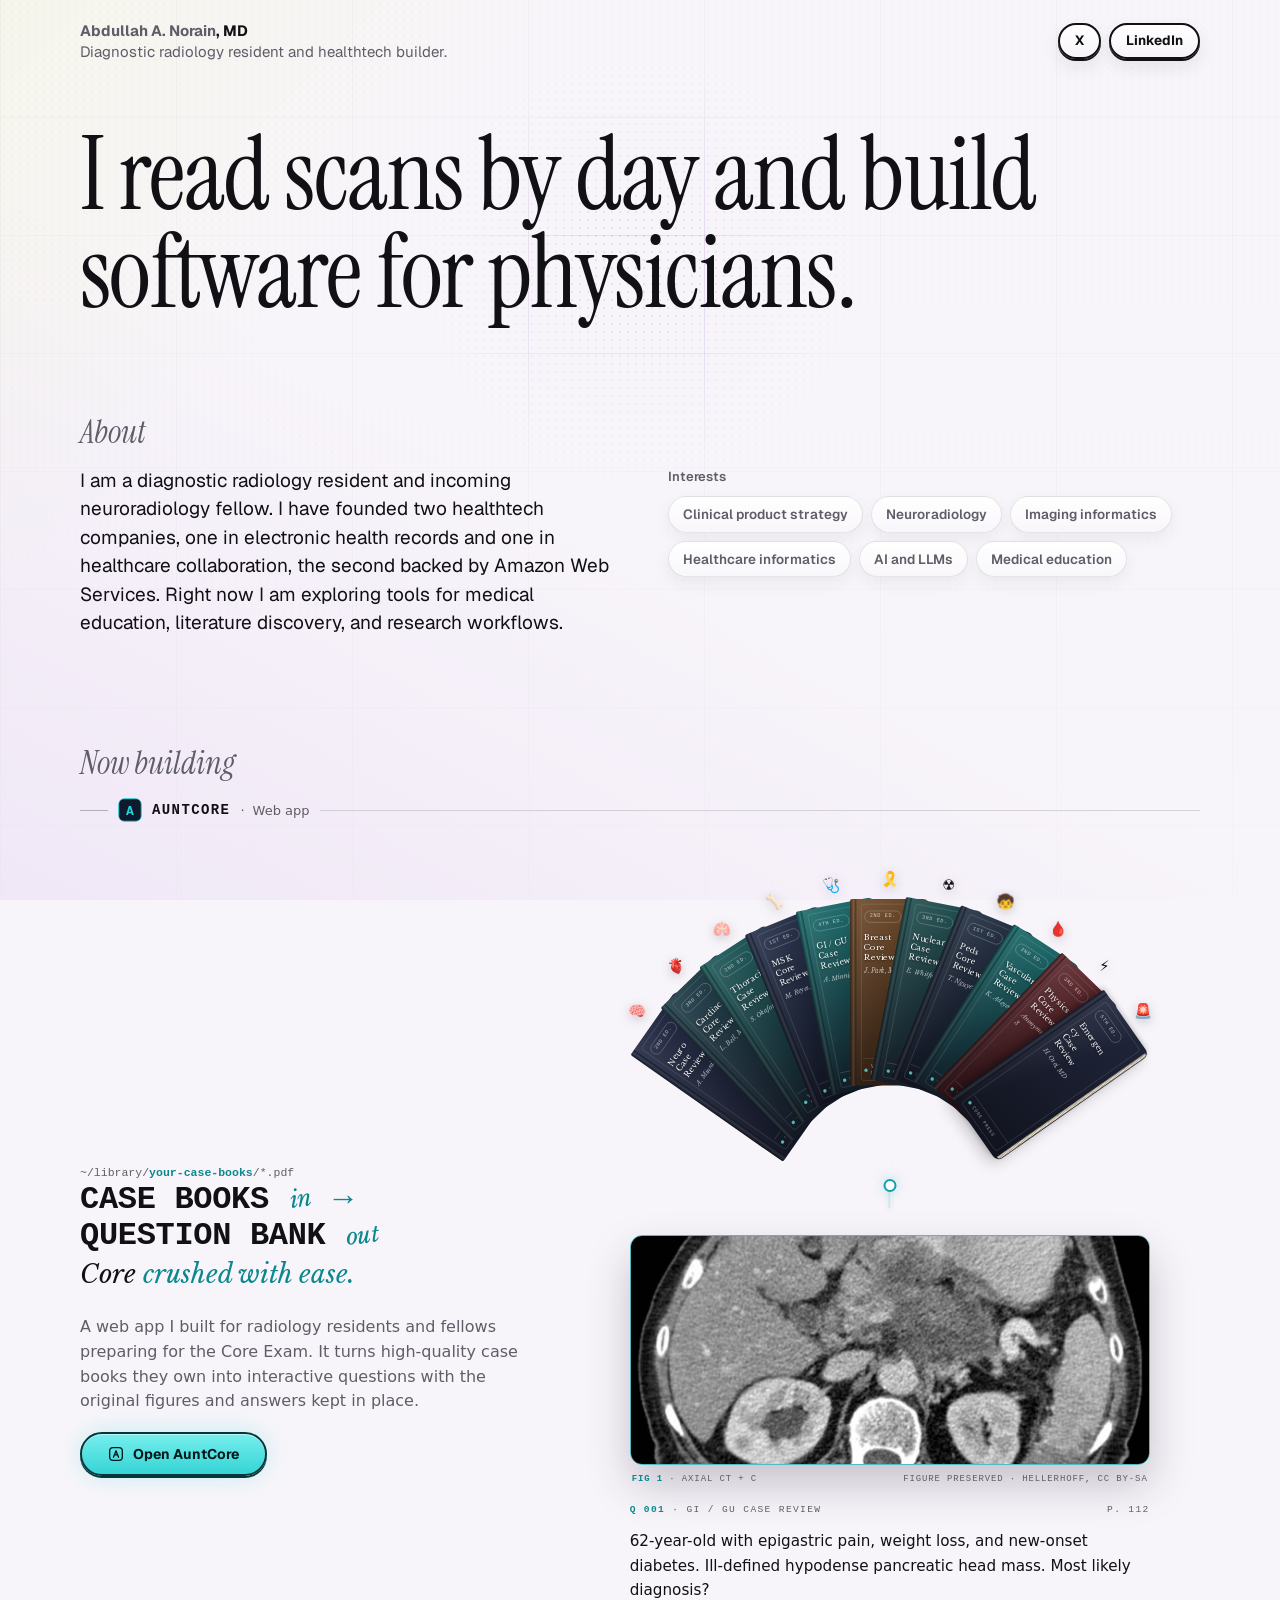
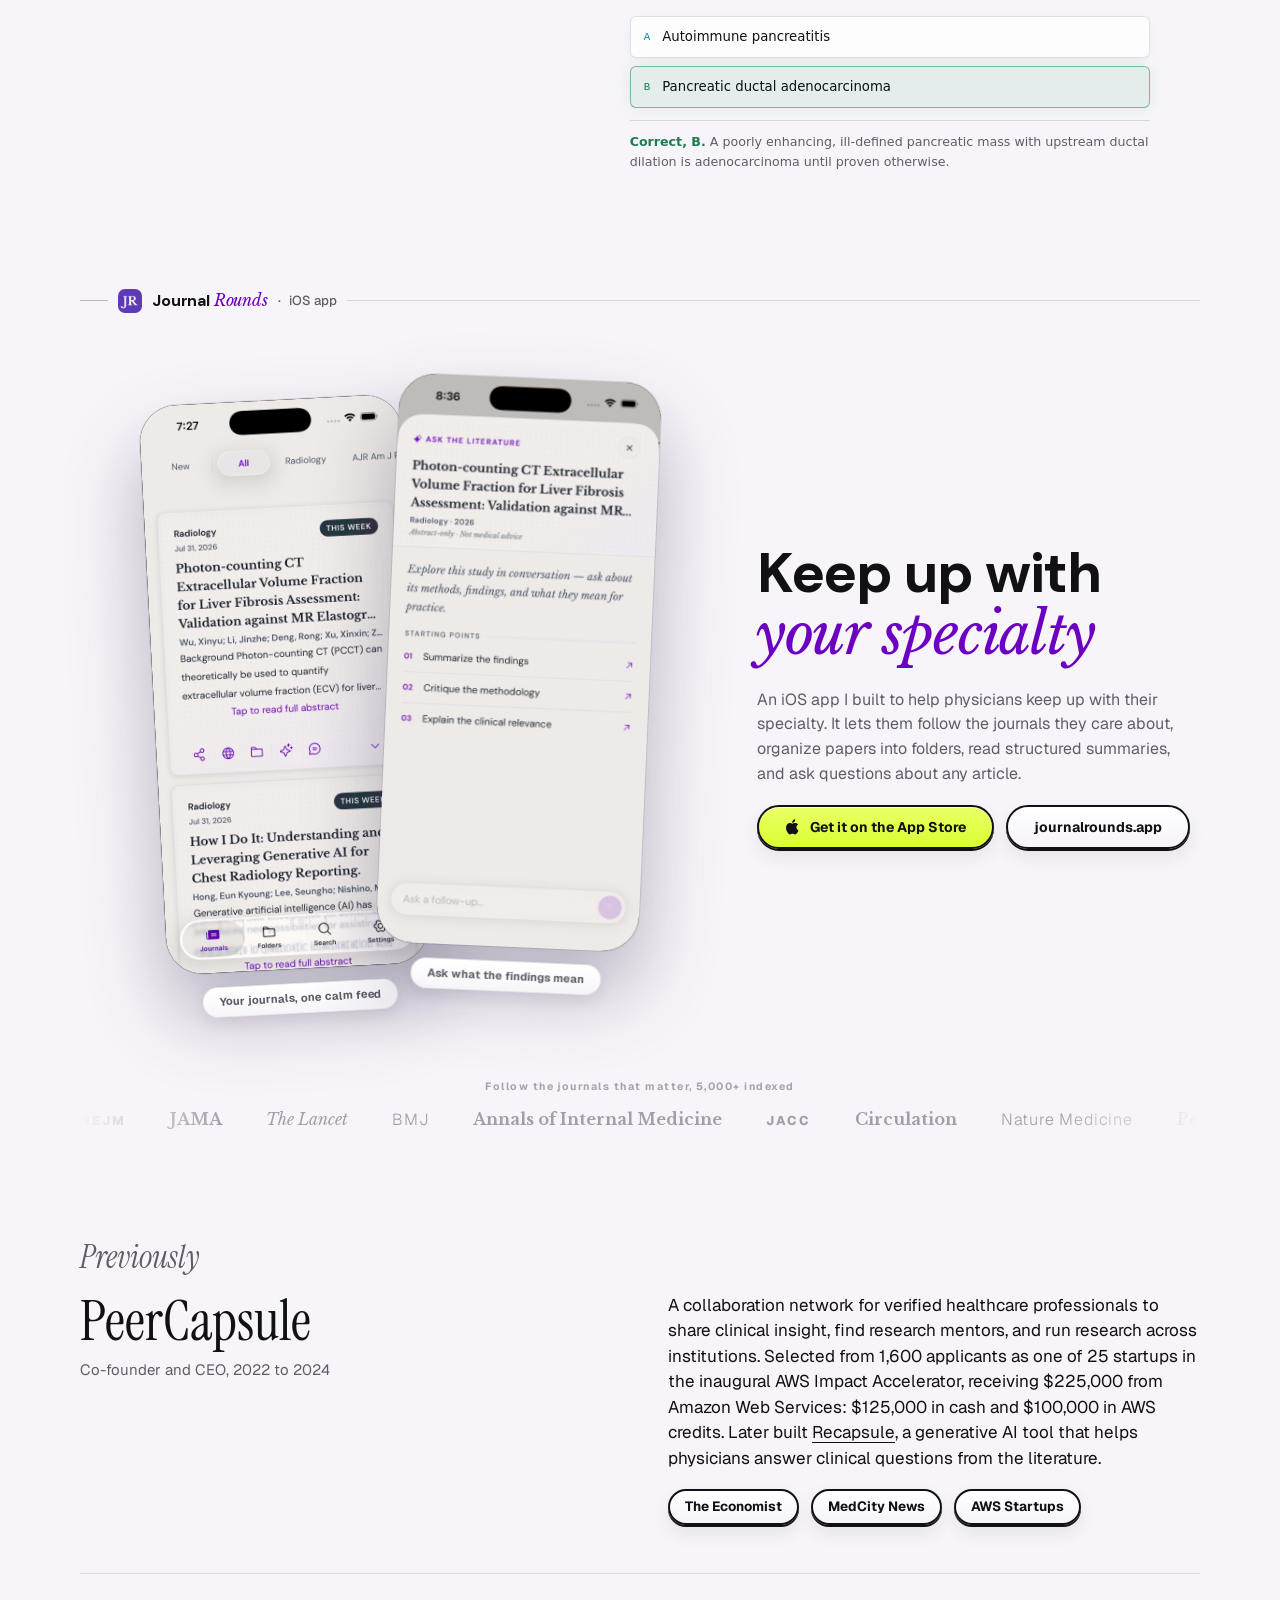
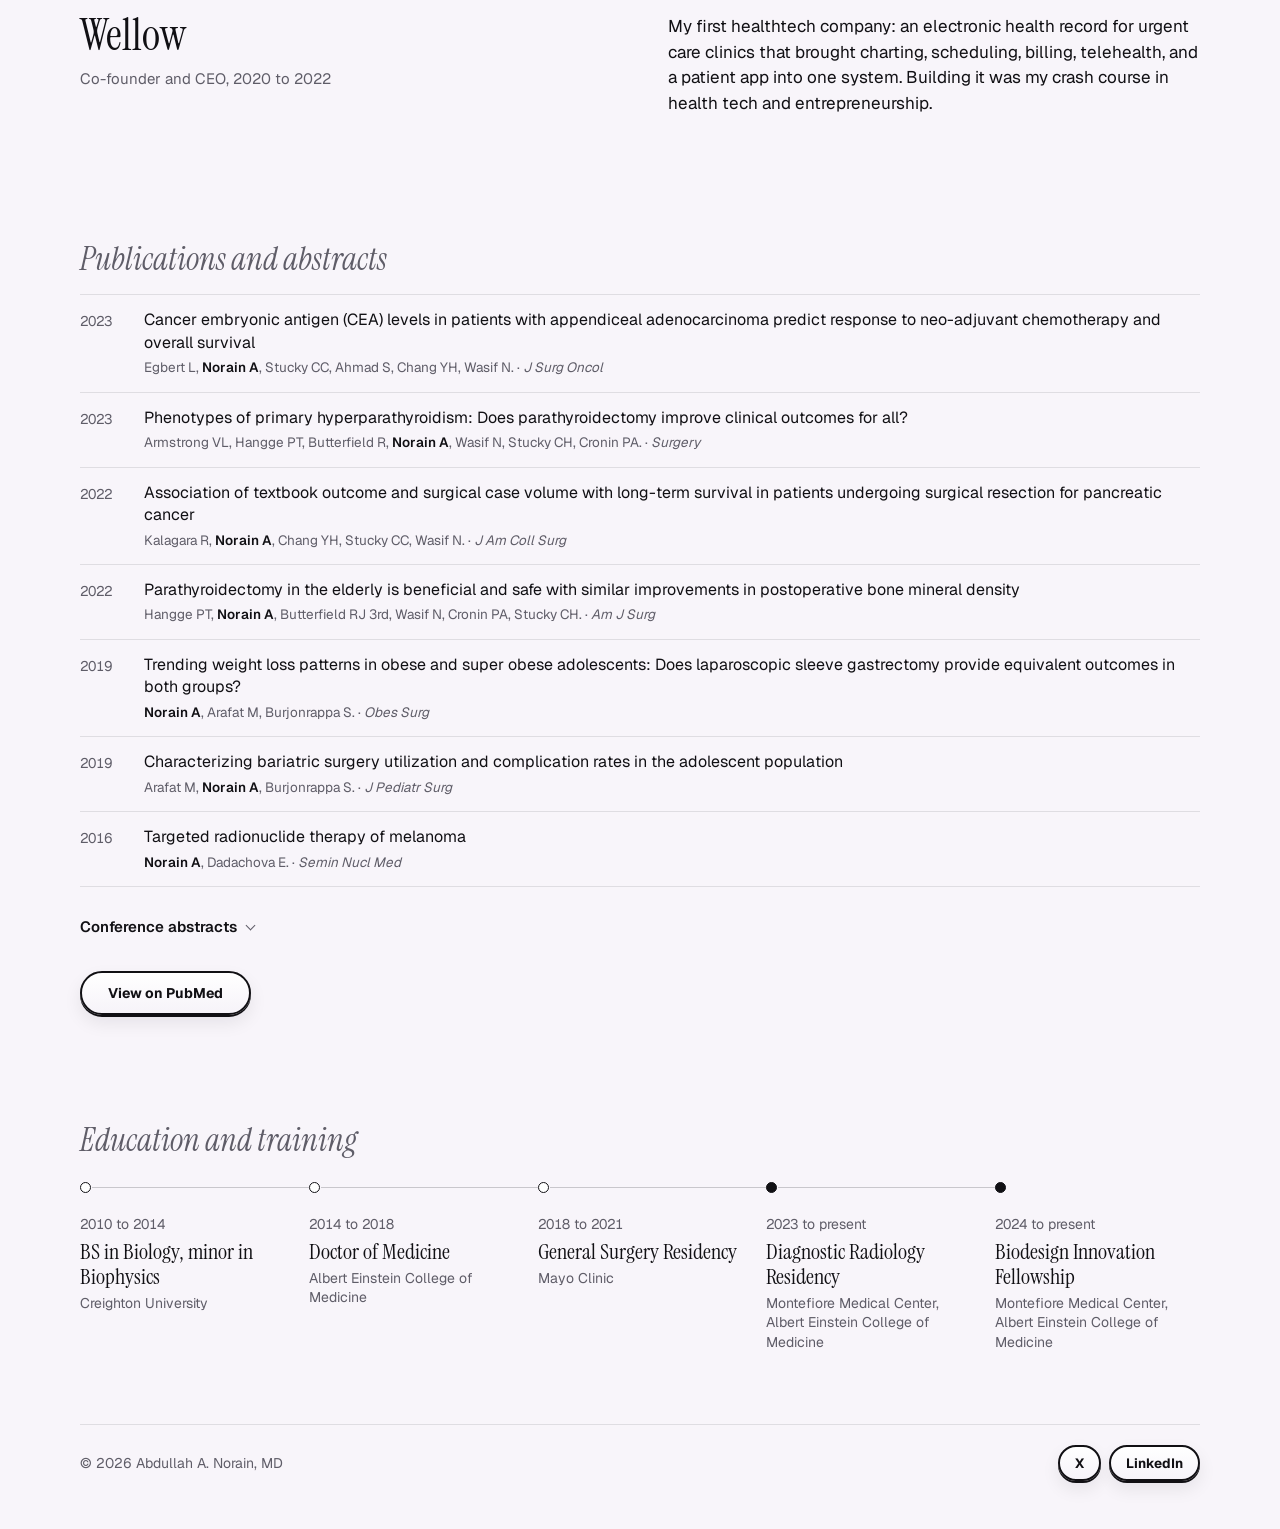
==== commit a3a05657: "Shorten the AWS accelerator name in the PeerCapsule entry Co-Authored-By: Claude Opus 5.5 <noreply@a" ====
--- a/index.html
+++ b/index.html
@@ -108,11 +108,11 @@
     <div class="prev-grid">
       <div><h3 class="pc-name">PeerCapsule</h3><p class="pc-role">Co-founder and CEO, 2022 to 2024</p></div>
       <div>
-        <p class="pc-body">A collaboration network for verified healthcare professionals to share clinical insight, find research mentors, and run research across institutions. Selected from 1,600 applicants as one of 25 startups in the inaugural AWS Impact Accelerator for Black Founders, receiving $225,000 from Amazon Web Services: $125,000 in cash and $100,000 in AWS credits. Later built <a href="https://recapsule.peercapsule.com/">Recapsule</a>, a generative AI tool that helps physicians answer clinical questions from the literature.</p>
+        <p class="pc-body">A collaboration network for verified healthcare professionals to share clinical insight, find research mentors, and run research across institutions. Selected from 1,600 applicants as one of 25 startups in the inaugural AWS Impact Accelerator, receiving $225,000 from Amazon Web Services: $125,000 in cash and $100,000 in AWS credits. Later built <a href="https://recapsule.peercapsule.com/">Recapsule</a>, a generative AI tool that helps physicians answer clinical questions from the literature.</p>
         <div class="btns" role="list" aria-label="Press about PeerCapsule">
           <a role="listitem" class="btn btn--sm" href="https://www.economist.com/business/2022/08/29/the-cloud-computing-giants-are-vying-to-protect-fat-profits">The Economist<span class="vh">: The cloud-computing giants are vying to protect fat profits, August 2022</span></a>
           <a role="listitem" class="btn btn--sm" href="https://medcitynews.com/2022/06/heres-how-peercapsule-is-building-a-collaboration-platform-to-jumpstart-medical-research/">MedCity News<span class="vh">: How PeerCapsule is building a collaboration platform to jumpstart medical research, June 2022</span></a>
-          <a role="listitem" class="btn btn--sm" href="https://aws.amazon.com/aws-startups/learn/aws-announces-25-startups-selected-for-inaugural-aws-impact-accelerator-for-black-founders/">AWS Startups<span class="vh">: 25 startups selected for the inaugural AWS Impact Accelerator for Black Founders</span></a>
+          <a role="listitem" class="btn btn--sm" href="https://aws.amazon.com/aws-startups/learn/aws-announces-25-startups-selected-for-inaugural-aws-impact-accelerator-for-black-founders/">AWS Startups<span class="vh">: 25 startups selected for the inaugural AWS Impact Accelerator</span></a>
         </div>
       </div>
     </div>
--- a/style.css
+++ b/style.css
@@ -60,7 +60,7 @@
 .btn.btn:focus-visible { outline: none; box-shadow: 0 2px 0 var(--edge), 0 0 0 4px var(--ring, rgba(108,0,193,.35)); }
 .btn svg { width: 16px; height: 16px; fill: currentColor; flex: none; }
 .btn--sm { min-height: 36px; padding: 0 15px; font-size: 13.5px; }
-.btn--lg { min-height: 50px; padding: 0 26px; font-size: 16px; }
+.btn--lg { min-height: 44px; padding: 0 26px; font-size: 14px; }
 .btn--acid { --ring: rgba(217,255,47,.55); background: linear-gradient(180deg, #ecff67, var(--acid)); }
 .btn--acid:hover { background: linear-gradient(180deg, #f3ff8a, #dfff38); }
 .btn--cyan { --edge: #04363b; --ring: hsl(180 65% 54% / .45); color: #031a1d;
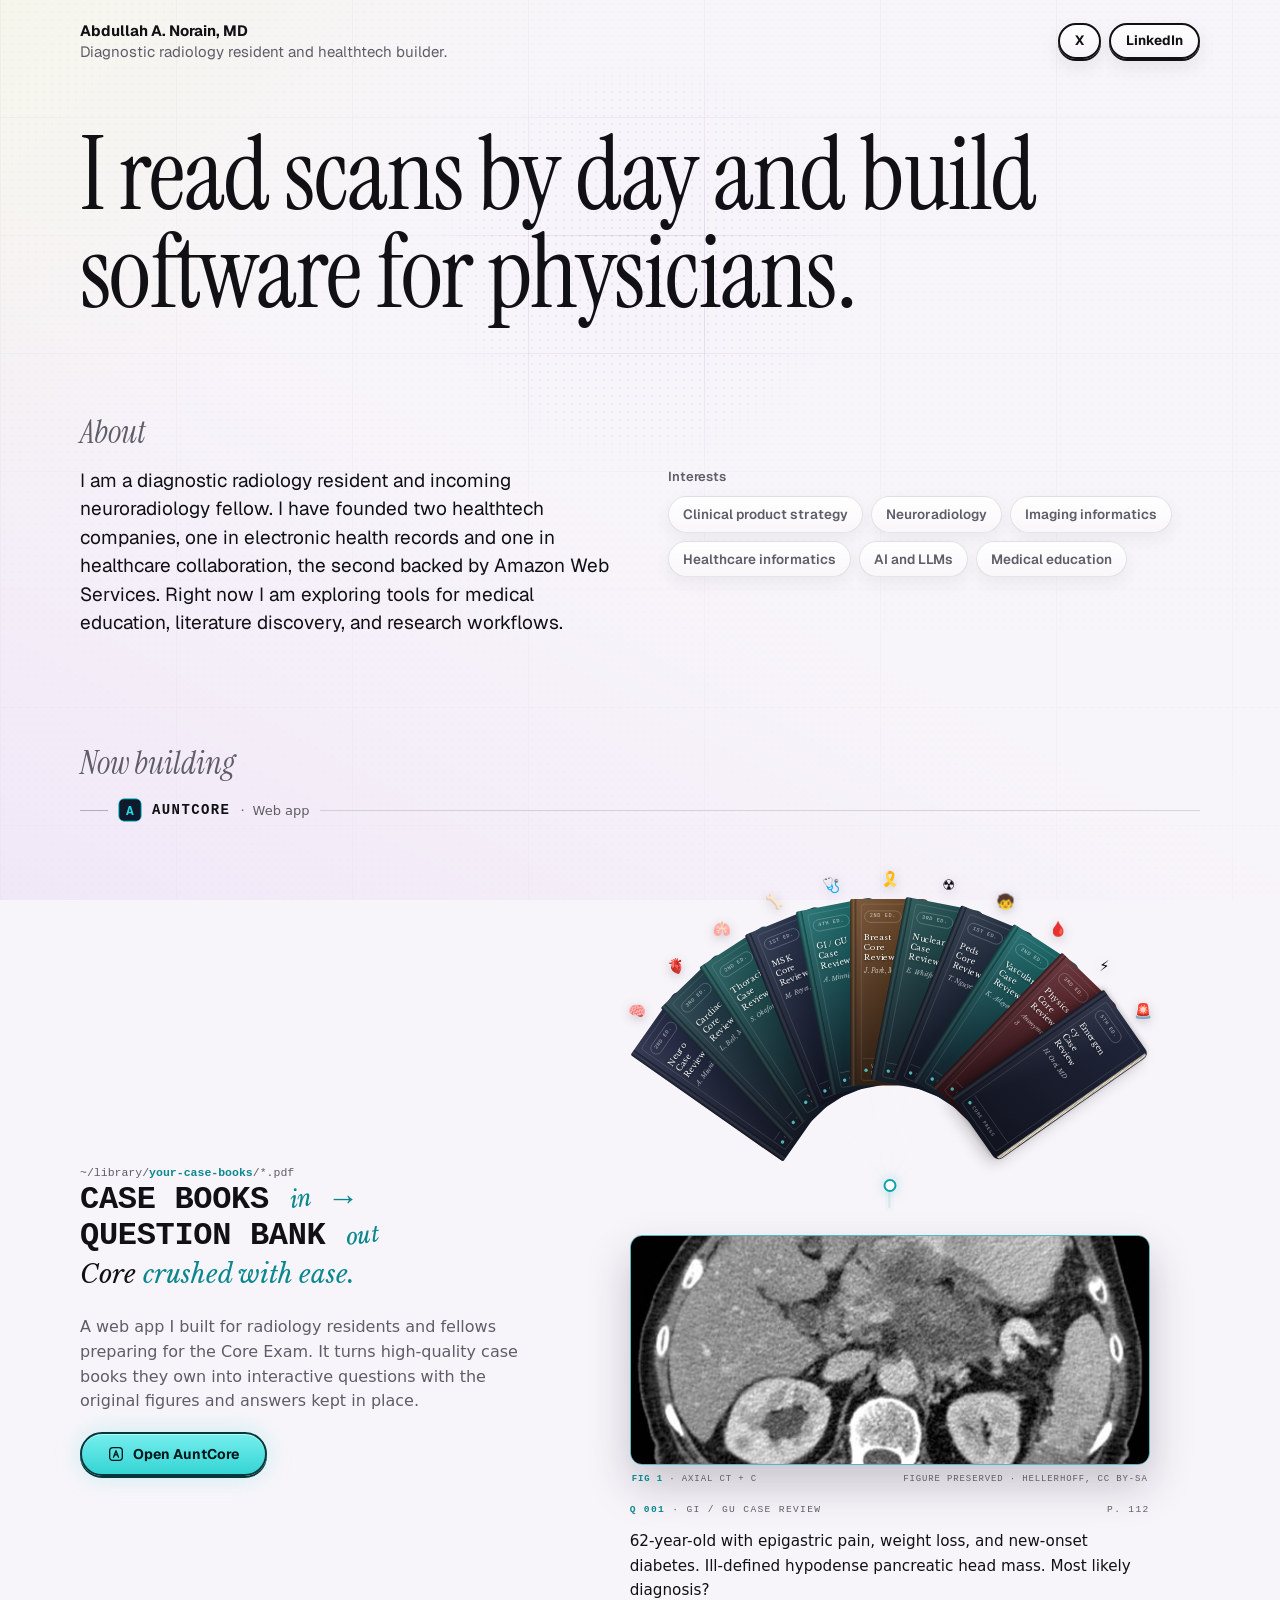
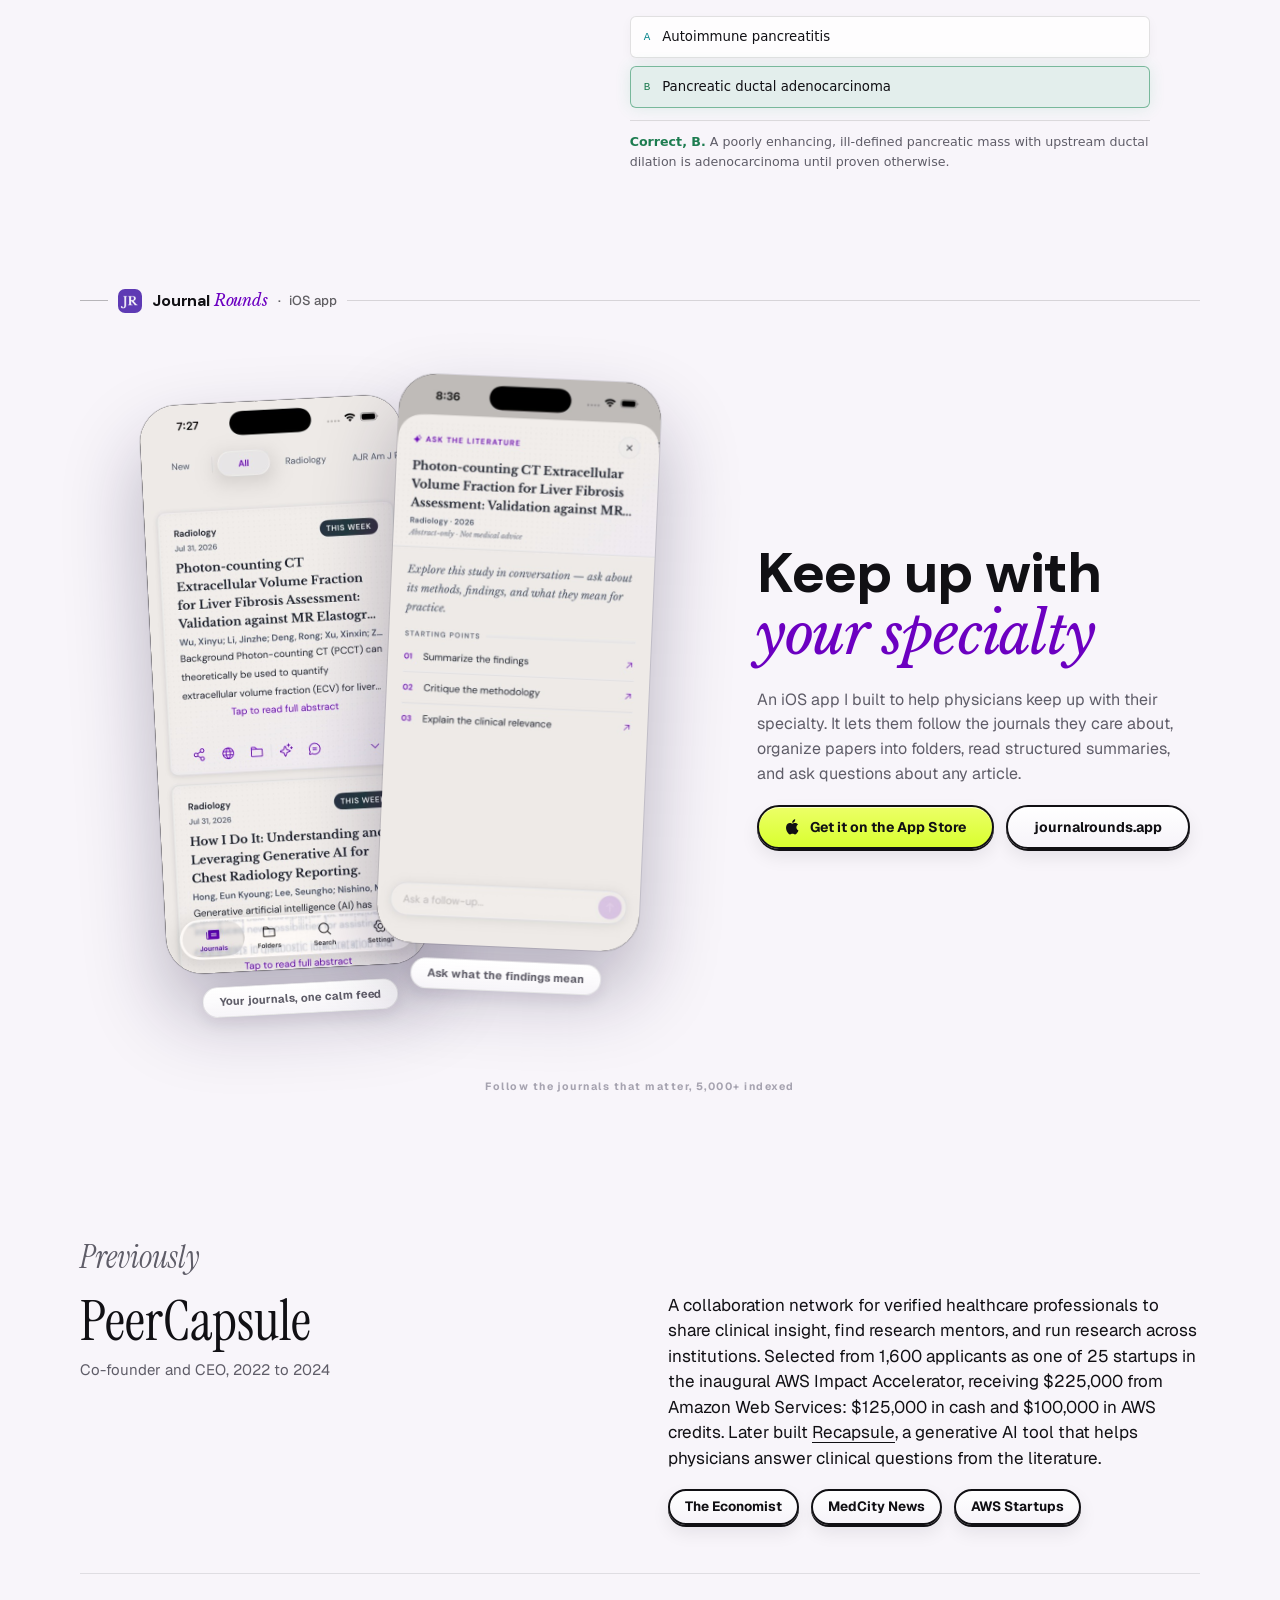
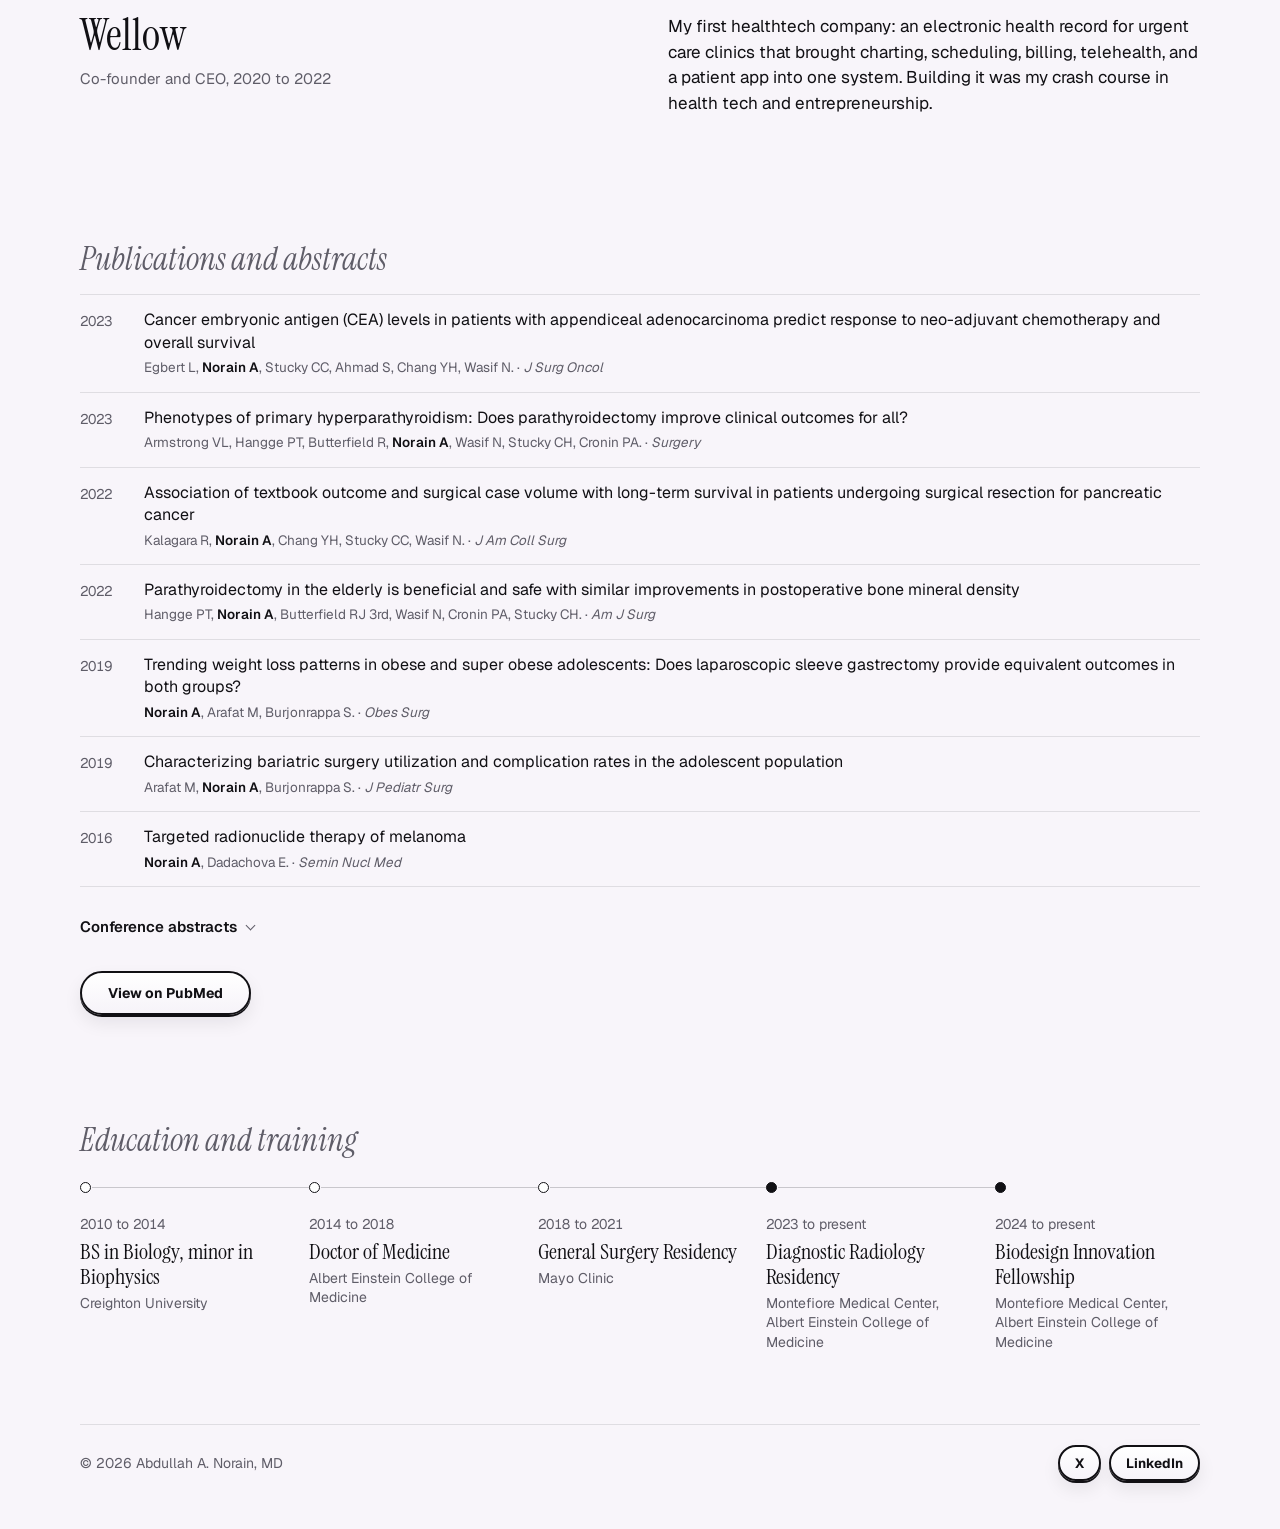
==== commit 2b7555b6: "Redo the share image and search tags New 1200x630 share image matching the site, saved under a new n" ====
--- a/index.html
+++ b/index.html
@@ -3,27 +3,91 @@
 <head>
 <meta charset="utf-8">
 <meta name="viewport" content="width=device-width, initial-scale=1">
-<title>Abdullah A. Norain, MD</title>
-<meta name="description" content="Diagnostic radiology resident and healthtech builder. Now building AuntCore and Journal Rounds.">
+<title>Abdullah A. Norain, MD — Diagnostic radiology resident and healthtech builder</title>
+<meta name="description" content="Diagnostic radiology resident at Montefiore and Albert Einstein College of Medicine who builds software for physicians, including AuntCore and Journal Rounds.">
+<meta name="author" content="Abdullah A. Norain, MD">
+<meta name="robots" content="index, follow, max-image-preview:large">
 <meta name="color-scheme" content="light">
 <meta name="theme-color" content="#f8f5fa">
 
 <link rel="canonical" href="https://abdullahnorain.github.io/">
+<link rel="me" href="https://x.com/AbdullahNorain">
+<link rel="me" href="https://www.linkedin.com/in/abdullahnorain/">
+<meta property="og:type" content="profile">
 <meta property="og:url" content="https://abdullahnorain.github.io/">
-<meta property="og:type" content="website">
 <meta property="og:site_name" content="Abdullah A. Norain, MD">
+<meta property="og:locale" content="en_US">
 <meta property="og:title" content="Abdullah A. Norain, MD">
 <meta property="og:description" content="Diagnostic radiology resident and healthtech builder. Now building AuntCore and Journal Rounds.">
-<meta property="og:image" content="https://abdullahnorain.github.io/assets/og-image.png">
+<meta property="og:image" content="https://abdullahnorain.github.io/assets/og-image.jpg">
+<meta property="og:image:secure_url" content="https://abdullahnorain.github.io/assets/og-image.jpg">
+<meta property="og:image:type" content="image/jpeg">
 <meta property="og:image:width" content="1200">
 <meta property="og:image:height" content="630">
-<meta property="og:image:alt" content="Abdullah A. Norain, MD. Now building AuntCore and Journal Rounds.">
+<meta property="og:image:alt" content="Abdullah A. Norain, MD. &quot;I read scans by day and build software for physicians.&quot; Now building AuntCore and Journal Rounds.">
+<meta property="profile:first_name" content="Abdullah">
+<meta property="profile:last_name" content="Norain">
 <meta name="twitter:card" content="summary_large_image">
 <meta name="twitter:site" content="@AbdullahNorain">
 <meta name="twitter:creator" content="@AbdullahNorain">
 <meta name="twitter:title" content="Abdullah A. Norain, MD">
 <meta name="twitter:description" content="Diagnostic radiology resident and healthtech builder. Now building AuntCore and Journal Rounds.">
-<meta name="twitter:image" content="https://abdullahnorain.github.io/assets/og-image.png">
+<meta name="twitter:image" content="https://abdullahnorain.github.io/assets/og-image.jpg">
+<meta name="twitter:image:alt" content="Abdullah A. Norain, MD. &quot;I read scans by day and build software for physicians.&quot; Now building AuntCore and Journal Rounds.">
+<script type="application/ld+json">
+{
+ "@context": "https://schema.org",
+ "@type": "Person",
+ "name": "Abdullah A. Norain",
+ "honorificSuffix": "MD",
+ "url": "https://abdullahnorain.github.io/",
+ "image": "https://abdullahnorain.github.io/assets/og-image.jpg",
+ "jobTitle": "Diagnostic Radiology Resident",
+ "description": "Diagnostic radiology resident and incoming neuroradiology fellow who builds software for physicians.",
+ "affiliation": {
+  "@type": "Organization",
+  "name": "Montefiore Medical Center"
+ },
+ "alumniOf": [
+  {
+   "@type": "CollegeOrUniversity",
+   "name": "Albert Einstein College of Medicine"
+  },
+  {
+   "@type": "CollegeOrUniversity",
+   "name": "Creighton University"
+  }
+ ],
+ "knowsAbout": [
+  "Neuroradiology",
+  "Imaging informatics",
+  "Healthcare informatics",
+  "Clinical product strategy",
+  "Artificial intelligence in medicine",
+  "Medical education"
+ ],
+ "sameAs": [
+  "https://x.com/AbdullahNorain",
+  "https://www.linkedin.com/in/abdullahnorain/"
+ ],
+ "founder": [
+  {
+   "@type": "SoftwareApplication",
+   "name": "AuntCore",
+   "url": "https://auntcore.com",
+   "applicationCategory": "EducationalApplication",
+   "operatingSystem": "Web"
+  },
+  {
+   "@type": "SoftwareApplication",
+   "name": "Journal Rounds",
+   "url": "https://journalrounds.app",
+   "applicationCategory": "MedicalApplication",
+   "operatingSystem": "iOS"
+  }
+ ]
+}
+</script>
 
 <link rel="icon" href="assets/favicon.svg" type="image/svg+xml">
 <link rel="icon" href="assets/favicon-32.png" type="image/png" sizes="32x32">
@@ -39,14 +103,14 @@
 <a class="skip" href="#building">Skip to what I am building</a>
 <div class="wrap">
   <header class="top">
-    <p class="who"><strong><span data-cv="name">Abdullah A. Norain</span>, MD</strong><span data-cv="headline">Diagnostic radiology resident and healthtech builder.</span></p>
+    <div class="who"><h1 class="who-name"><span data-cv="name">Abdullah A. Norain</span>, MD</h1><p class="who-tag" data-cv="headline">Diagnostic radiology resident and healthtech builder.</p></div>
     <nav class="links" aria-label="Contact">
       <a class="btn btn--sm" href="https://x.com/AbdullahNorain" data-cv-href="x">X</a>
       <a class="btn btn--sm" href="https://www.linkedin.com/in/abdullahnorain/" data-cv-href="linkedin">LinkedIn</a>
     </nav>
   </header>
 <main>
-  <div class="hero"><h1>I read scans by day and build software for physicians.</h1></div>
+  <div class="hero"><p class="statement">I read scans by day and build software for physicians.</p></div>
   <section aria-labelledby="about-h">
     <h2 id="about-h" class="label">About</h2>
     <div class="about">
--- a/style.css
+++ b/style.css
@@ -77,11 +77,11 @@
 /* ---------- Top of page ---------- */
 .top { display: flex; flex-wrap: wrap; justify-content: space-between; align-items: center; gap: 12px 32px; padding-top: 20px; }
 .who { margin: 0; font-size: 15px; line-height: 1.4; }
-.who strong { display: block; font-weight: 700; }
-.who span { color: var(--mute); }
+.who-name { margin: 0; font-size: 15px; line-height: 1.4; font-weight: 700; }
+.who-tag { margin: 0; color: var(--mute); }
 .links { display: flex; flex-wrap: wrap; gap: 8px; }
 .hero { padding: 40px 0 36px; }
-.hero h1 { margin: 0; font-family: var(--serif); font-weight: 400; font-size: clamp(44px, 8vw, 108px); line-height: .96; letter-spacing: -0.015em; max-width: 21ch; }
+.hero .statement { margin: 0; font-family: var(--serif); font-weight: 400; font-size: clamp(44px, 8vw, 108px); line-height: .96; letter-spacing: -0.015em; max-width: 21ch; }
 @media (min-width: 900px) { .hero { padding: 64px 0 56px; } }
 
 /* ---------- Sections ---------- */
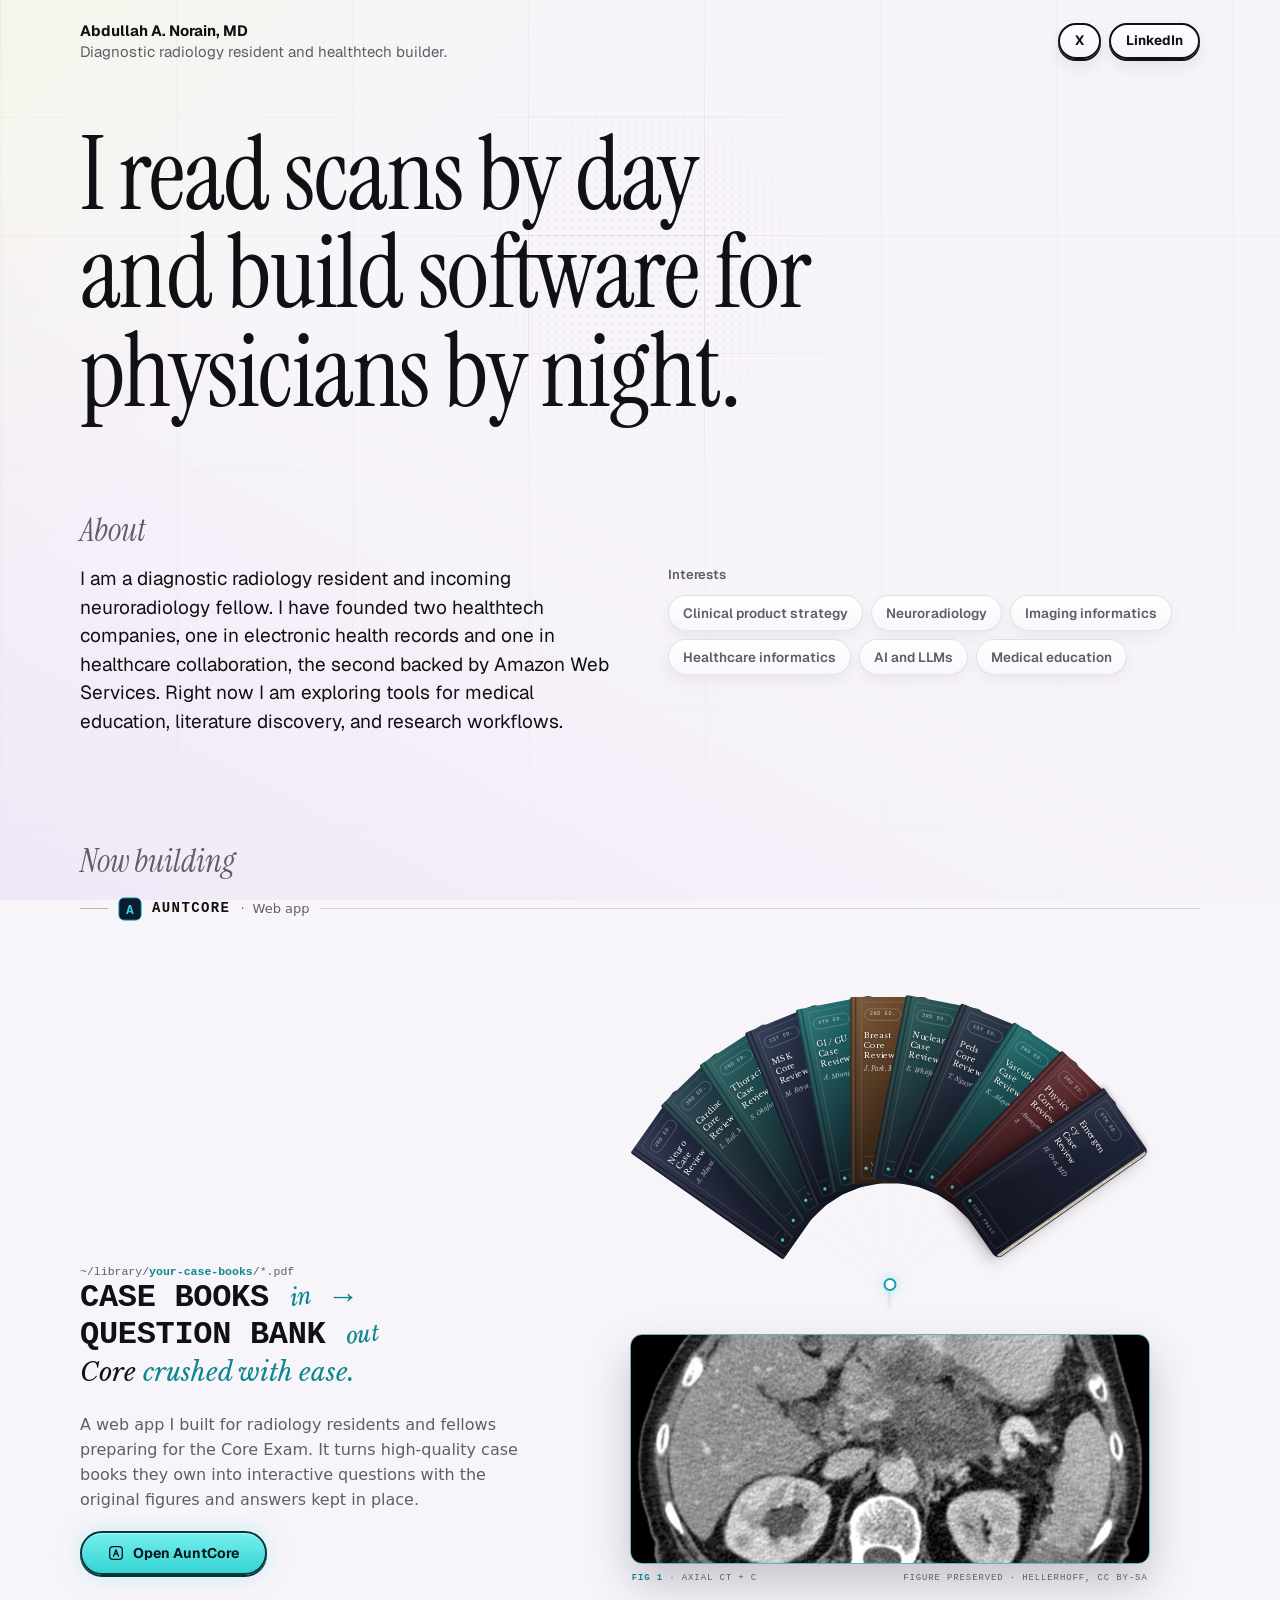
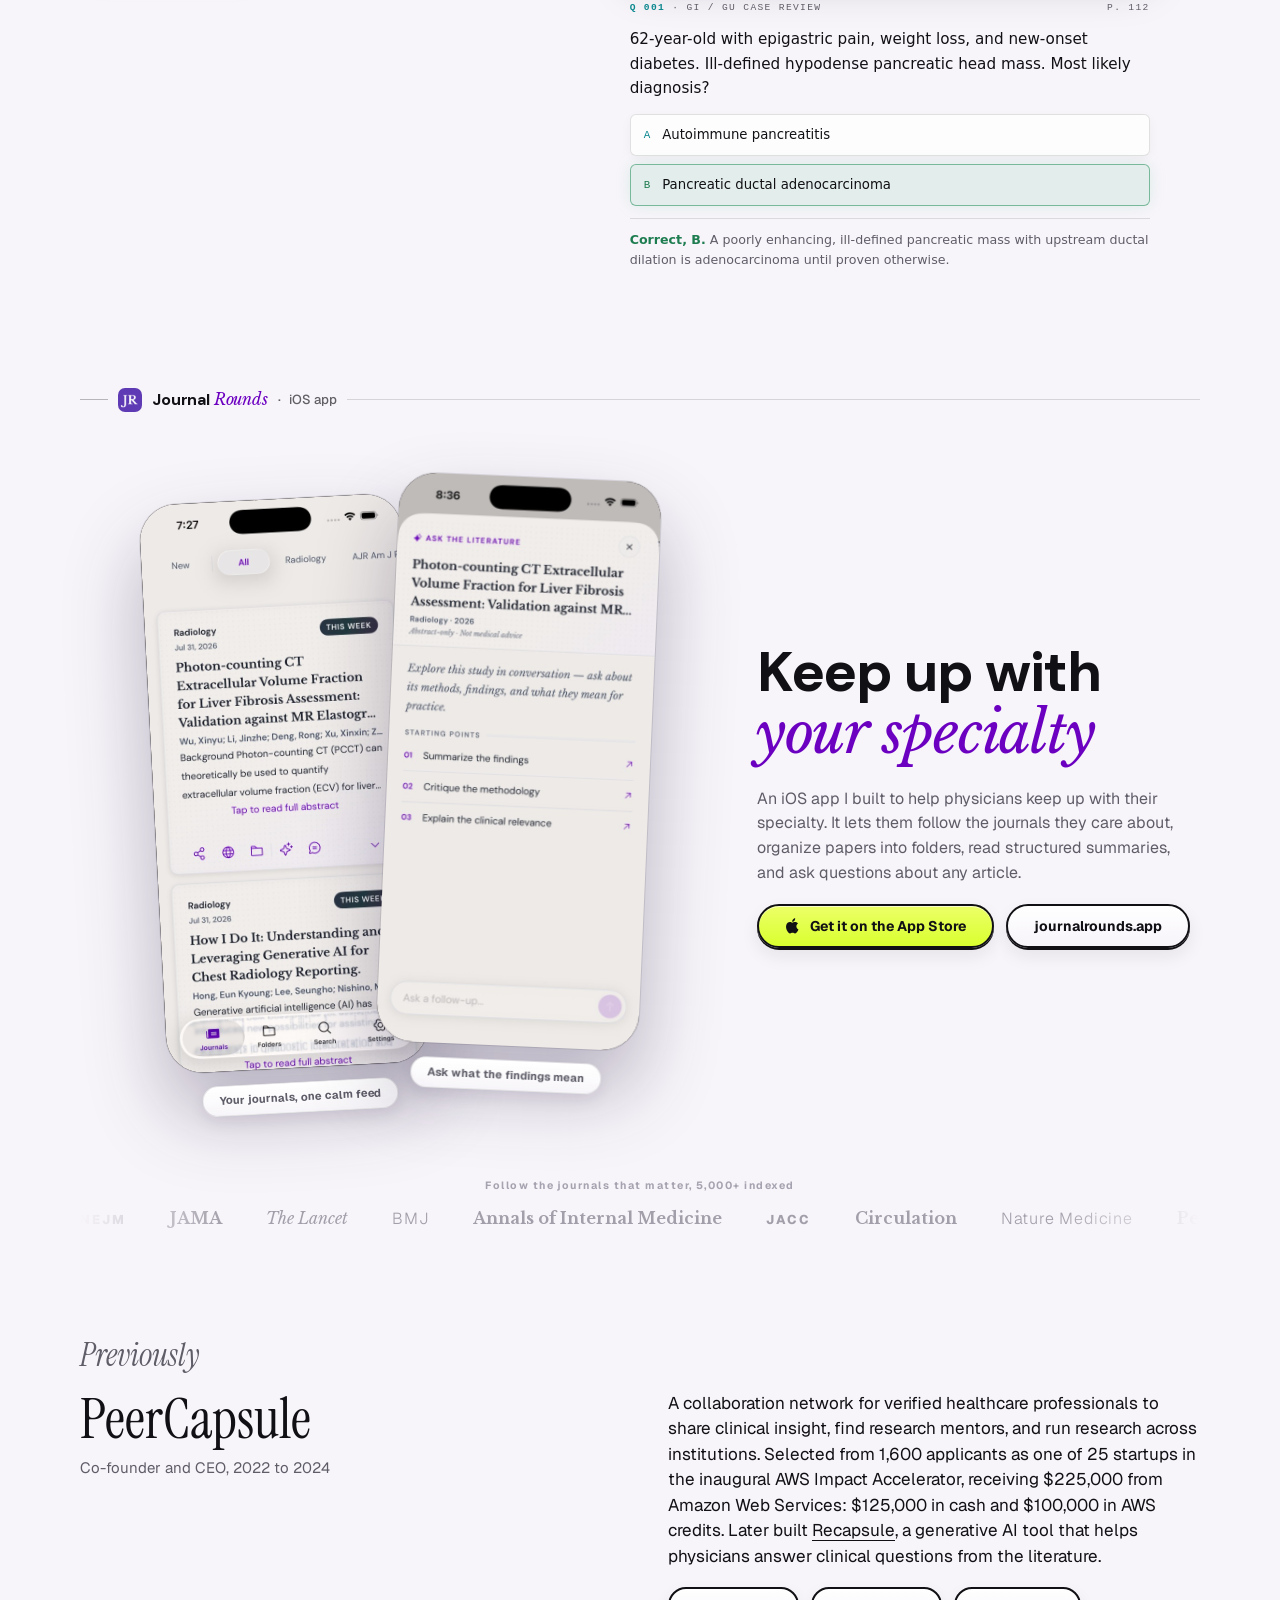
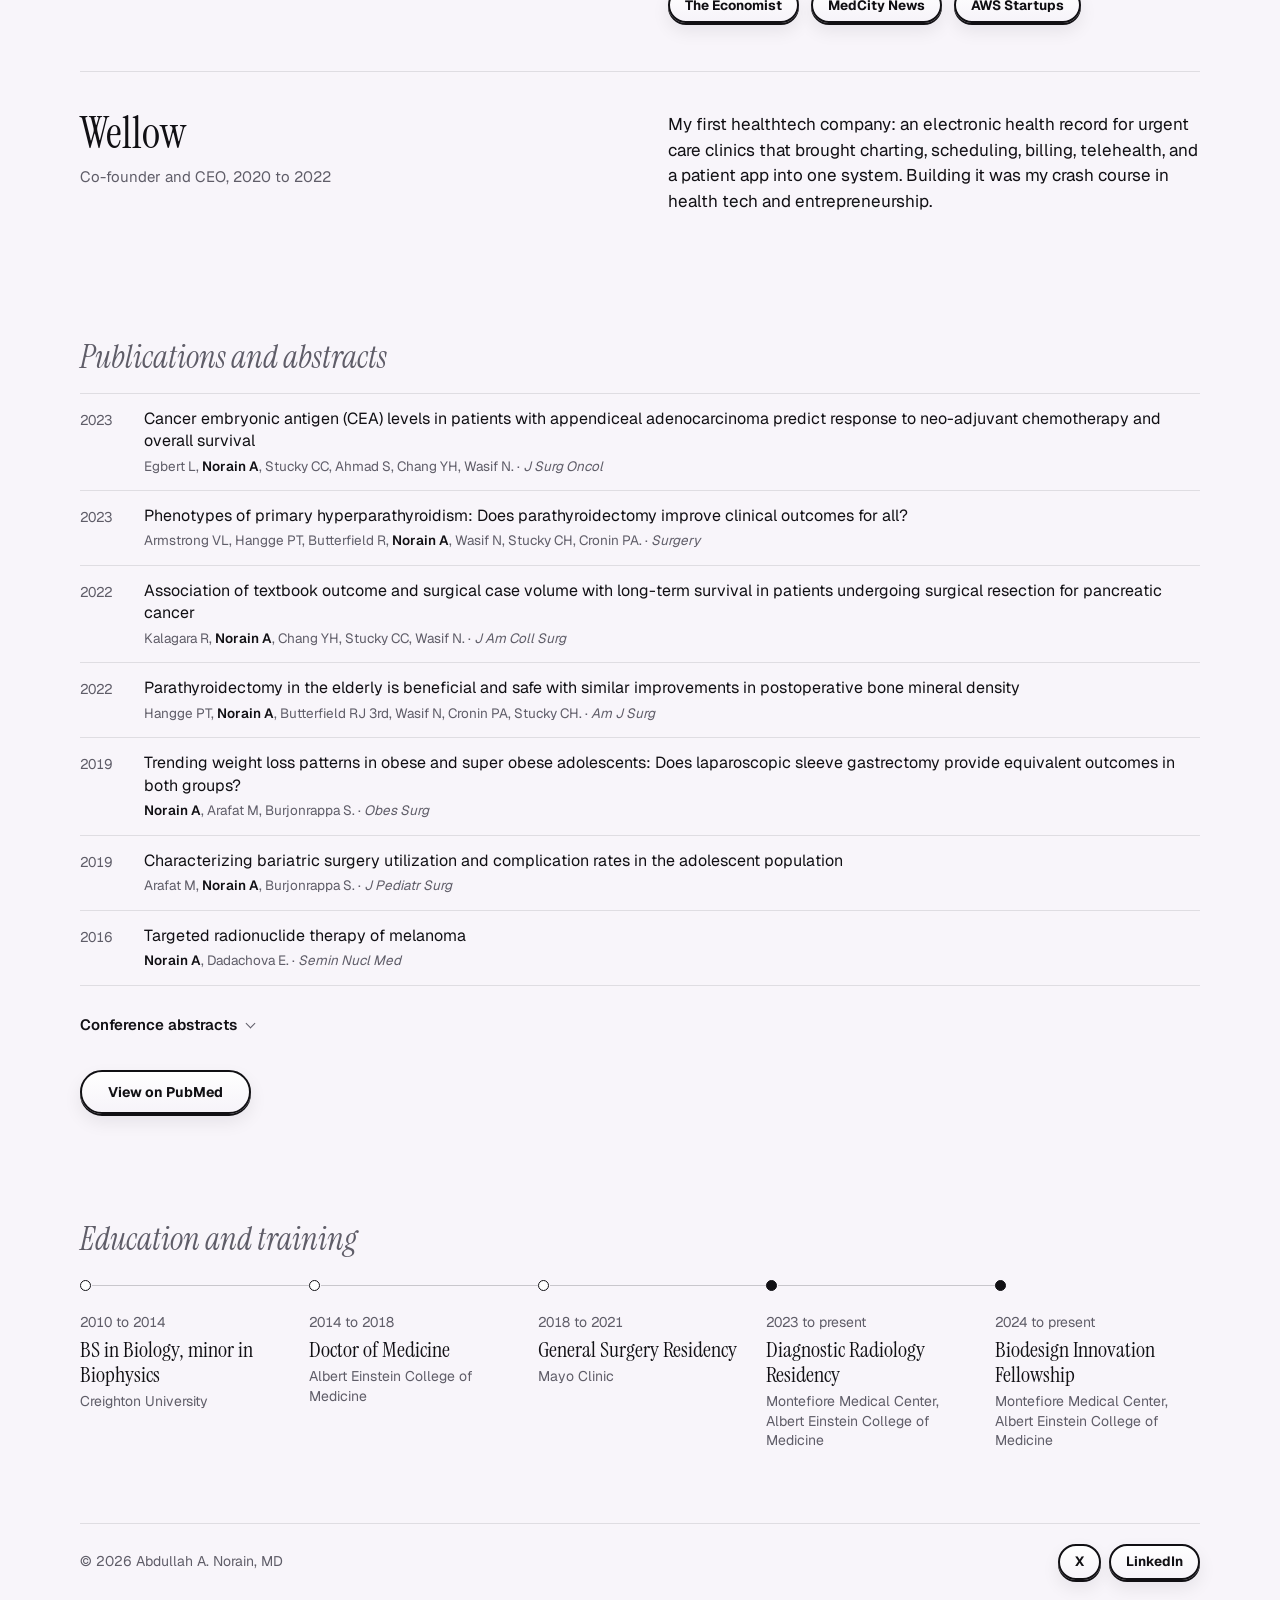
==== commit 58dc7002: "Say "by night" in the statement and drop emoji from the book fan Co-Authored-By: Claude Opus 5.5 <no" ====
--- a/index.html
+++ b/index.html
@@ -19,12 +19,12 @@
 <meta property="og:locale" content="en_US">
 <meta property="og:title" content="Abdullah A. Norain, MD">
 <meta property="og:description" content="Diagnostic radiology resident and healthtech builder. Now building AuntCore and Journal Rounds.">
-<meta property="og:image" content="https://abdullahnorain.github.io/assets/og-image.jpg">
-<meta property="og:image:secure_url" content="https://abdullahnorain.github.io/assets/og-image.jpg">
+<meta property="og:image" content="https://abdullahnorain.github.io/assets/og-image.jpg?v=2">
+<meta property="og:image:secure_url" content="https://abdullahnorain.github.io/assets/og-image.jpg?v=2">
 <meta property="og:image:type" content="image/jpeg">
 <meta property="og:image:width" content="1200">
 <meta property="og:image:height" content="630">
-<meta property="og:image:alt" content="Abdullah A. Norain, MD. &quot;I read scans by day and build software for physicians.&quot; Now building AuntCore and Journal Rounds.">
+<meta property="og:image:alt" content="Abdullah A. Norain, MD. &quot;I read scans by day and build software for physicians by night.&quot; Now building AuntCore and Journal Rounds.">
 <meta property="profile:first_name" content="Abdullah">
 <meta property="profile:last_name" content="Norain">
 <meta name="twitter:card" content="summary_large_image">
@@ -32,8 +32,8 @@
 <meta name="twitter:creator" content="@AbdullahNorain">
 <meta name="twitter:title" content="Abdullah A. Norain, MD">
 <meta name="twitter:description" content="Diagnostic radiology resident and healthtech builder. Now building AuntCore and Journal Rounds.">
-<meta name="twitter:image" content="https://abdullahnorain.github.io/assets/og-image.jpg">
-<meta name="twitter:image:alt" content="Abdullah A. Norain, MD. &quot;I read scans by day and build software for physicians.&quot; Now building AuntCore and Journal Rounds.">
+<meta name="twitter:image" content="https://abdullahnorain.github.io/assets/og-image.jpg?v=2">
+<meta name="twitter:image:alt" content="Abdullah A. Norain, MD. &quot;I read scans by day and build software for physicians by night.&quot; Now building AuntCore and Journal Rounds.">
 <script type="application/ld+json">
 {
  "@context": "https://schema.org",
@@ -41,7 +41,7 @@
  "name": "Abdullah A. Norain",
  "honorificSuffix": "MD",
  "url": "https://abdullahnorain.github.io/",
- "image": "https://abdullahnorain.github.io/assets/og-image.jpg",
+ "image": "https://abdullahnorain.github.io/assets/og-image.jpg?v=2",
  "jobTitle": "Diagnostic Radiology Resident",
  "description": "Diagnostic radiology resident and incoming neuroradiology fellow who builds software for physicians.",
  "affiliation": {
@@ -110,7 +110,7 @@
     </nav>
   </header>
 <main>
-  <div class="hero"><p class="statement">I read scans by day and build software for physicians.</p></div>
+  <div class="hero"><p class="statement">I read scans by day and build software for physicians by night.</p></div>
   <section aria-labelledby="about-h">
     <h2 id="about-h" class="label">About</h2>
     <div class="about">
--- a/style.css
+++ b/style.css
@@ -81,7 +81,7 @@
 .who-tag { margin: 0; color: var(--mute); }
 .links { display: flex; flex-wrap: wrap; gap: 8px; }
 .hero { padding: 40px 0 36px; }
-.hero .statement { margin: 0; font-family: var(--serif); font-weight: 400; font-size: clamp(44px, 8vw, 108px); line-height: .96; letter-spacing: -0.015em; max-width: 21ch; }
+.hero .statement { margin: 0; font-family: var(--serif); font-weight: 400; font-size: clamp(44px, 8vw, 108px); line-height: .96; letter-spacing: -0.015em; max-width: 21ch; text-wrap: balance; }
 @media (min-width: 900px) { .hero { padding: 64px 0 56px; } }
 
 /* ---------- Sections ---------- */
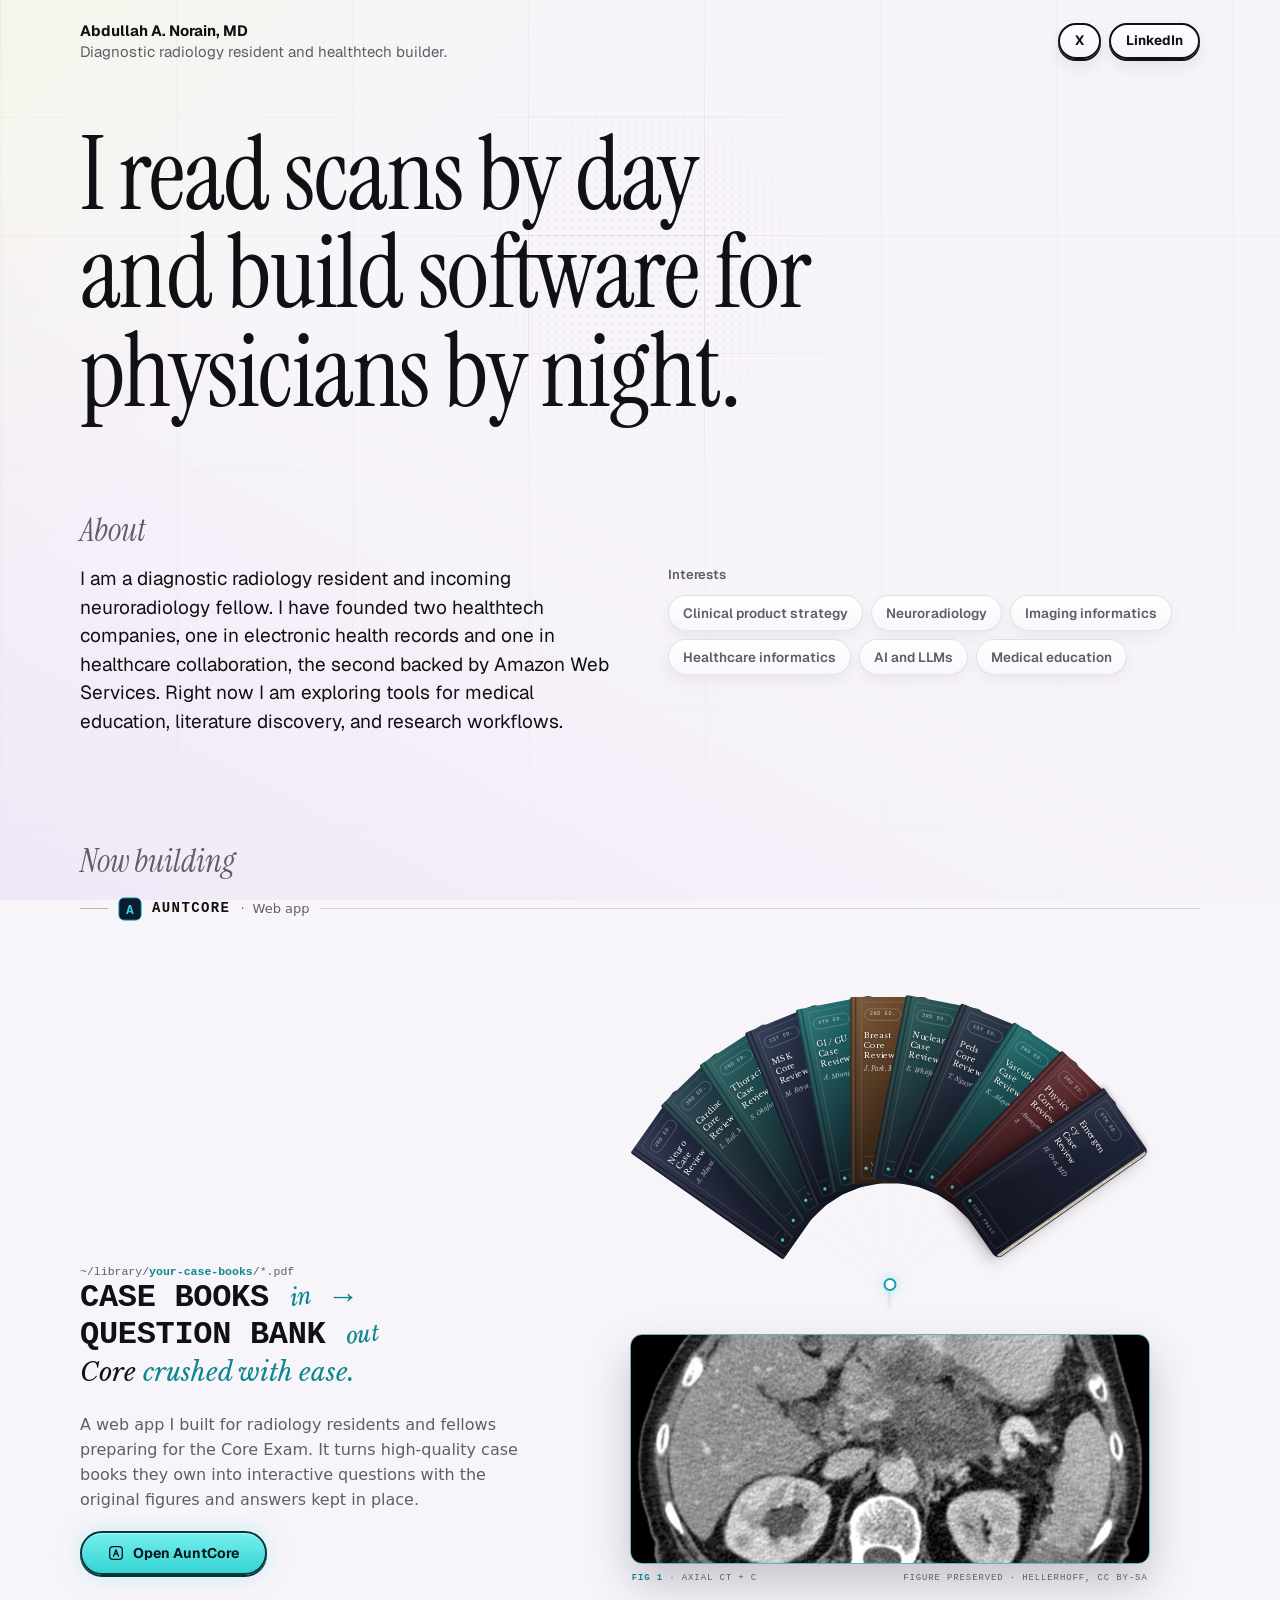
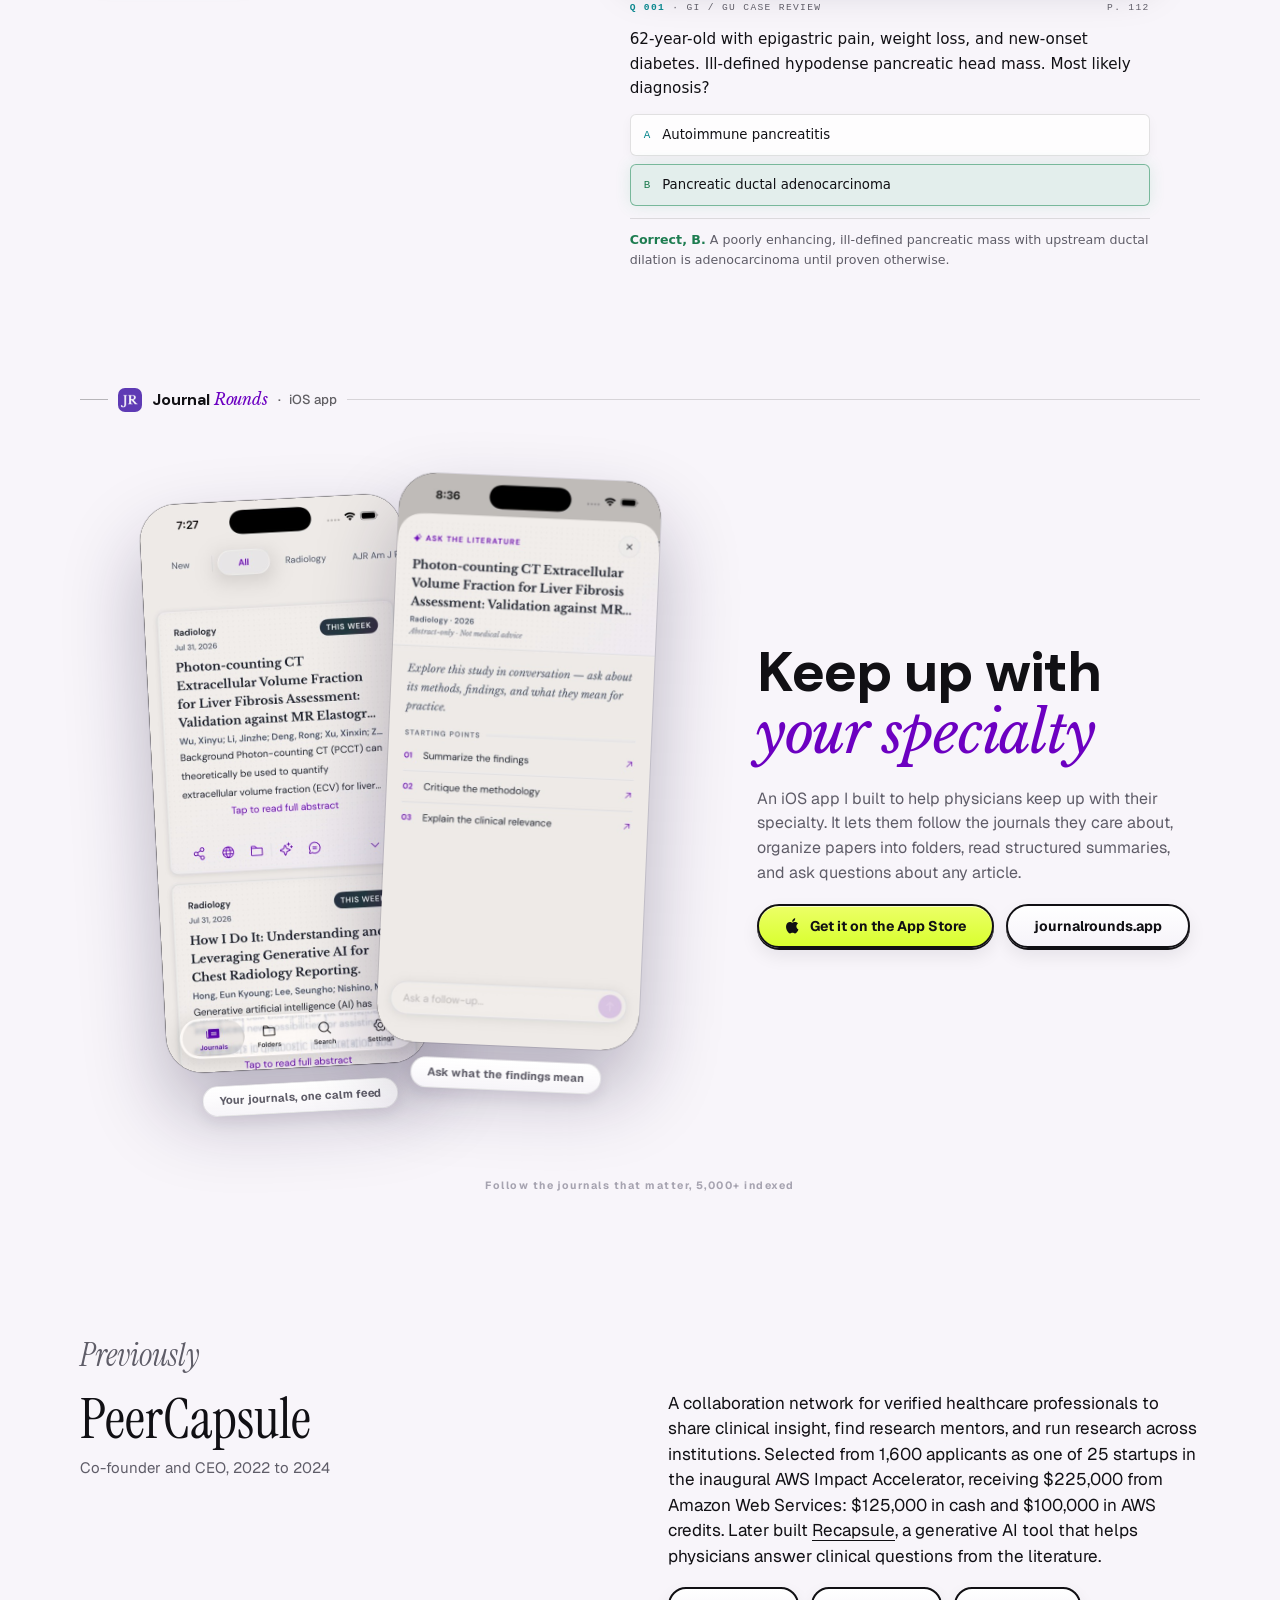
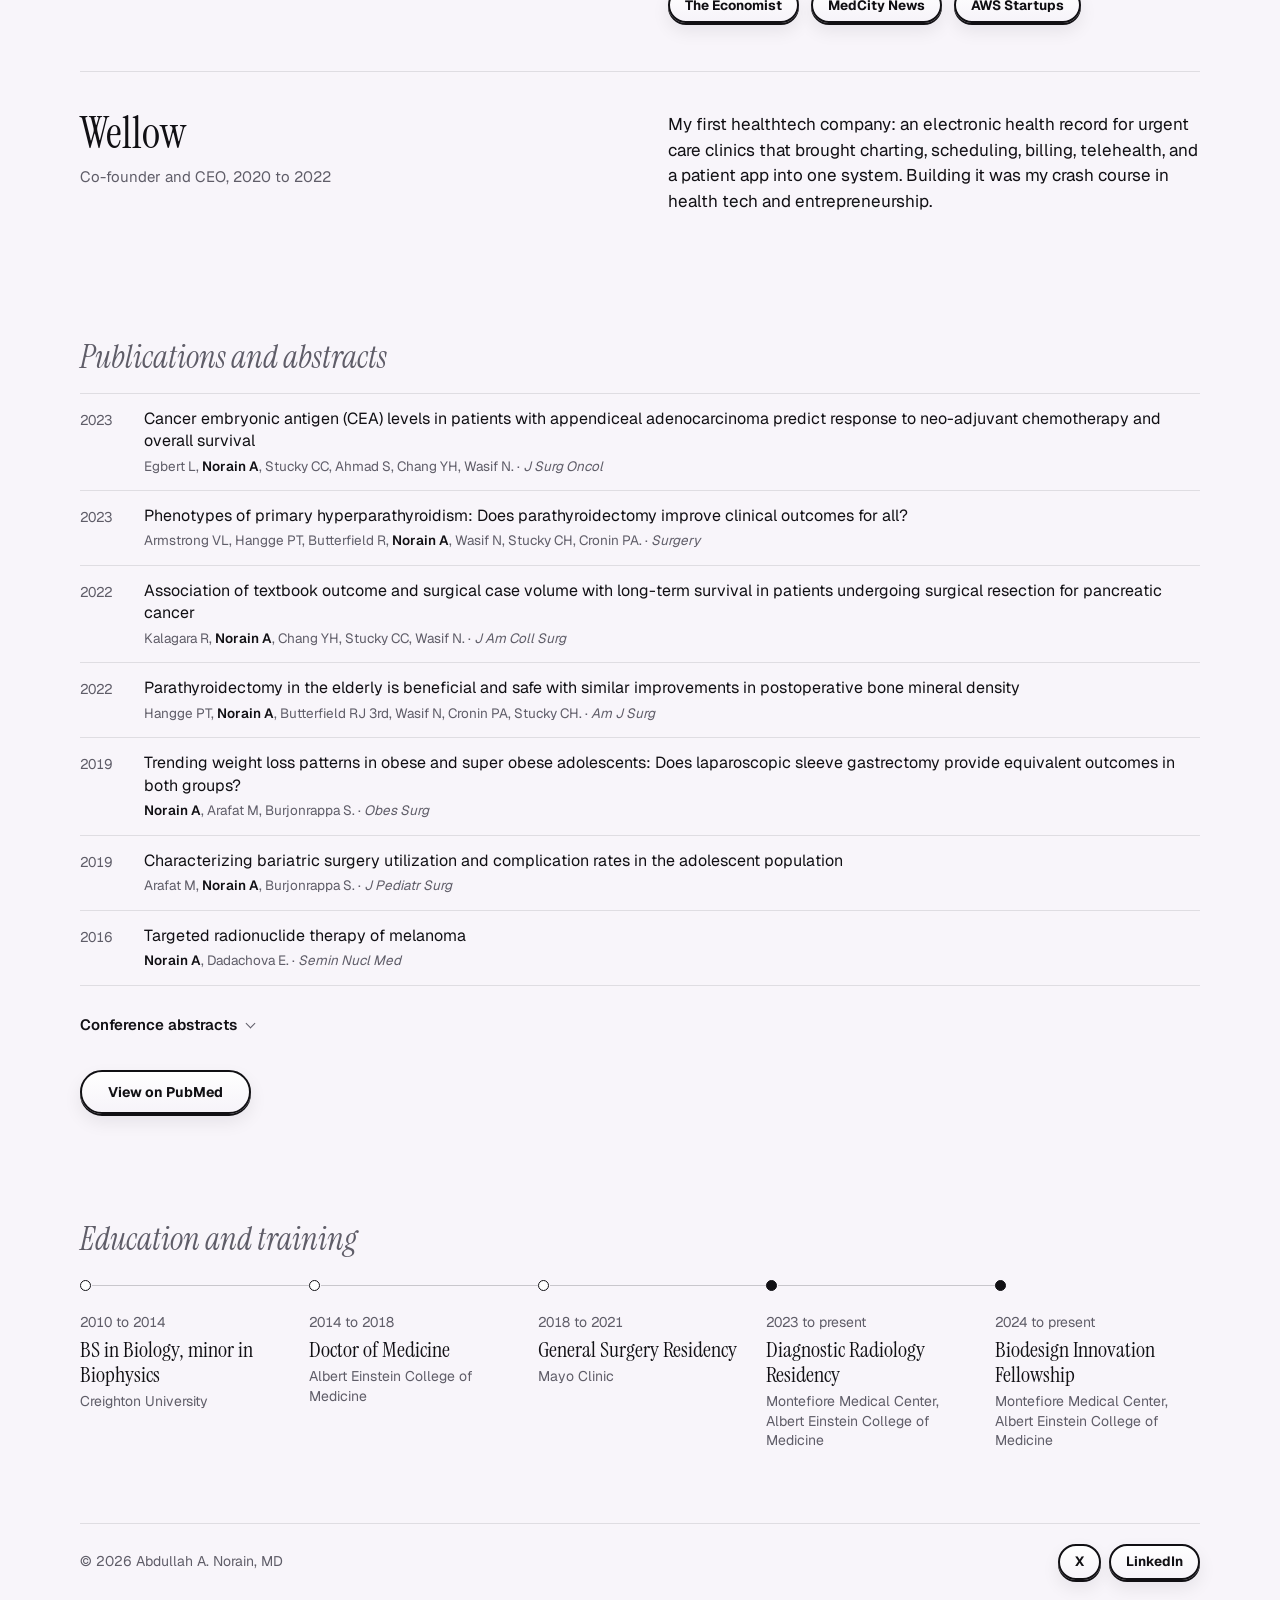
==== commit 9d985398: "Version asset links so browsers load the updated files Co-Authored-By: Claude Opus 5.5 <noreply@anth" ====
--- a/index.html
+++ b/index.html
@@ -95,8 +95,8 @@
 <link rel="preconnect" href="https://fonts.googleapis.com">
 <link rel="preconnect" href="https://fonts.gstatic.com" crossorigin>
 <link href="https://fonts.googleapis.com/css2?family=Instrument+Serif:ital@0;1&family=Geist:wght@400;500;600;700&display=swap" rel="stylesheet">
-<link rel="stylesheet" href="style.css">
-<link rel="stylesheet" href="assets/products.css">
+<link rel="stylesheet" href="style.css?v=202609231316">
+<link rel="stylesheet" href="assets/products.css?v=202609231316">
 </head>
 <body class="layout-flat">
 <div class="page-grid" aria-hidden="true"></div>
@@ -208,8 +208,8 @@
     </nav>
   </footer>
 </div>
-<script src="assets/cv-data.js"></script>
-<script src="assets/products.js"></script>
+<script src="assets/cv-data.js?v=202609231316"></script>
+<script src="assets/products.js?v=202609231316"></script>
 <script>
 (function () {
   var CV = window.CV;
